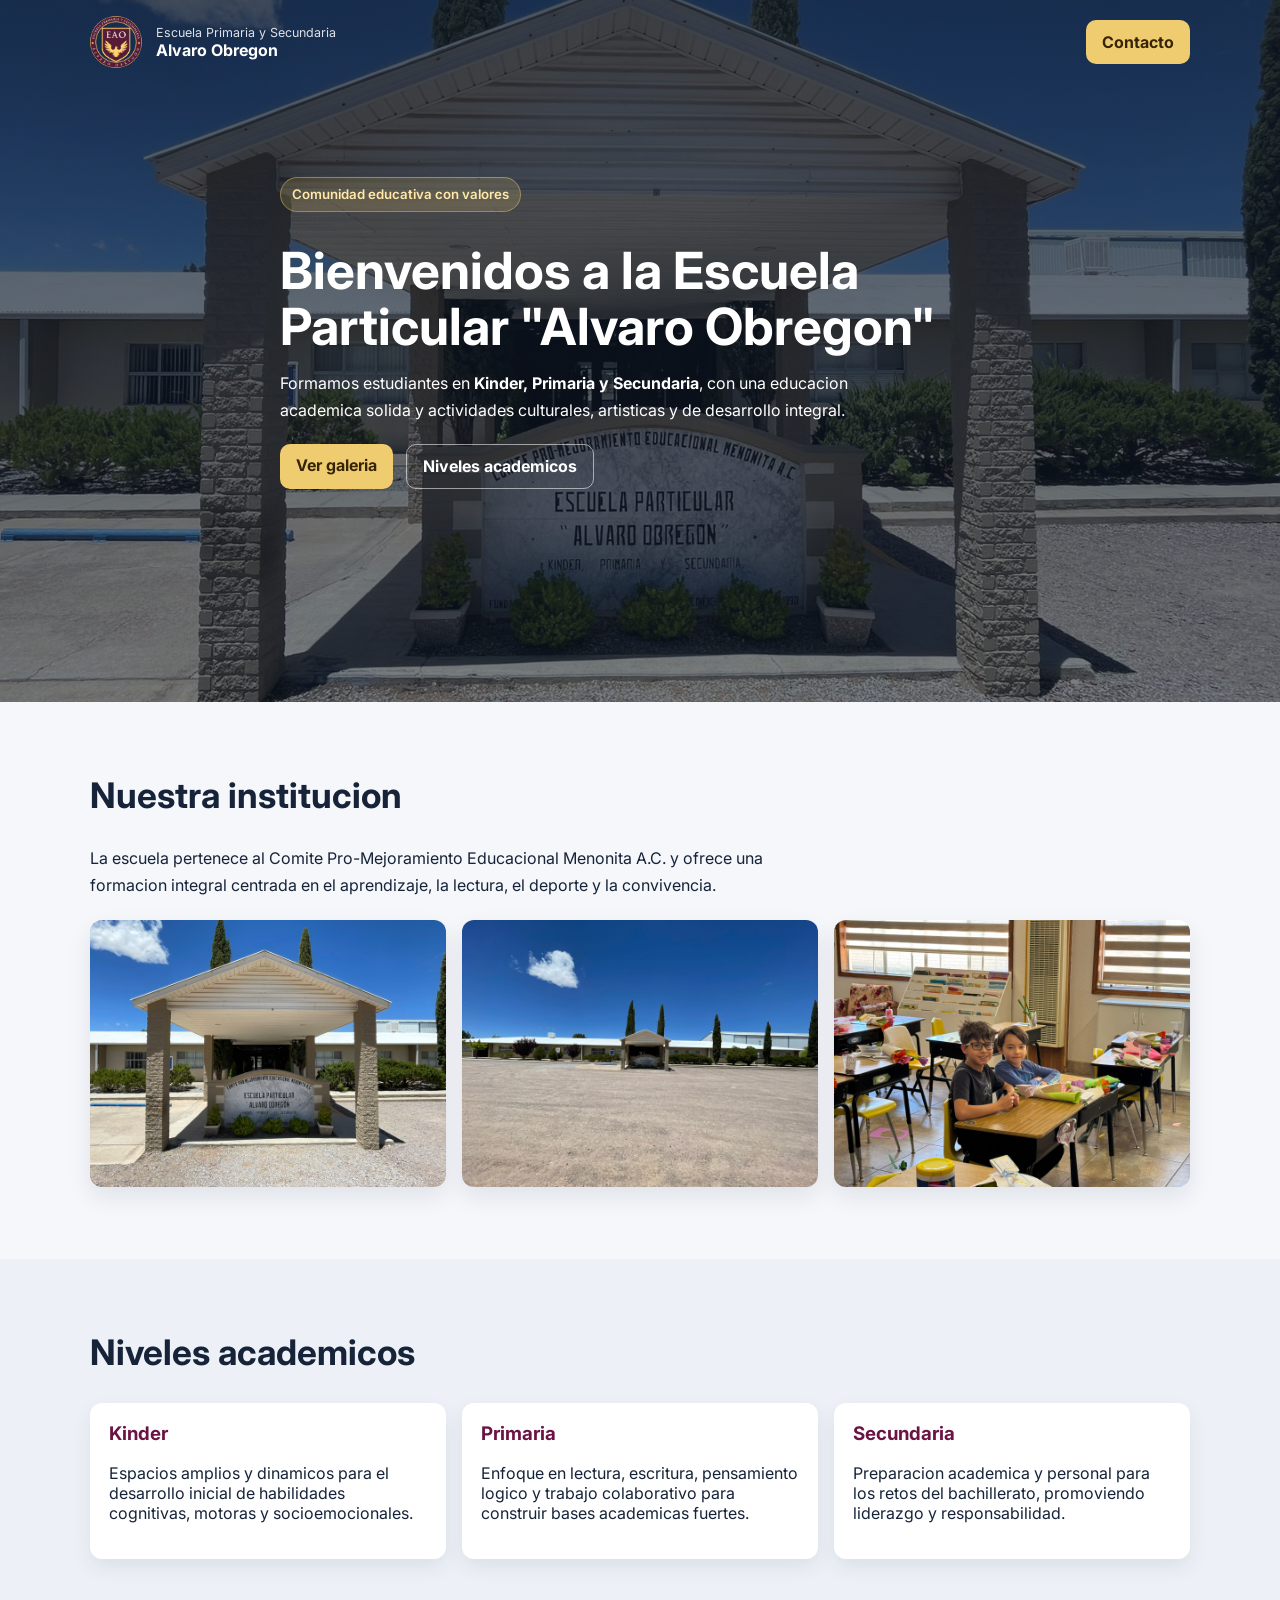
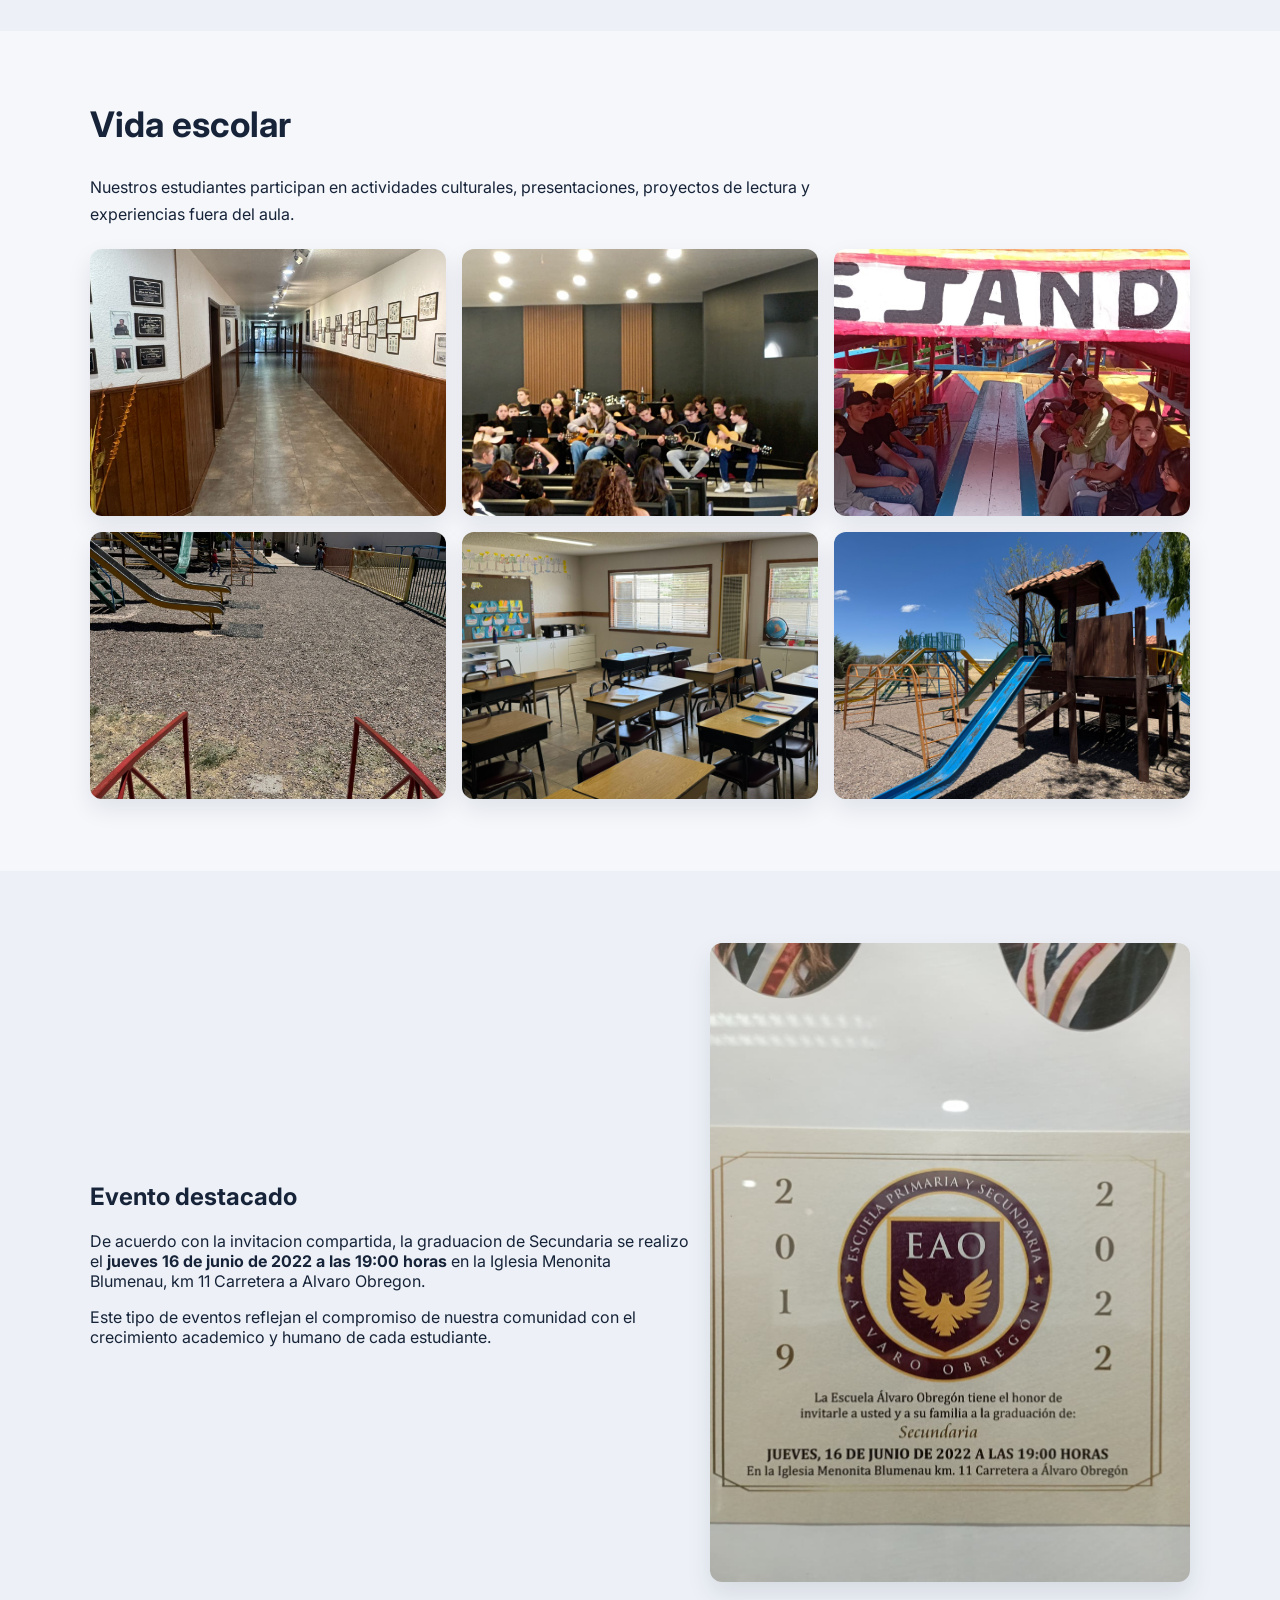
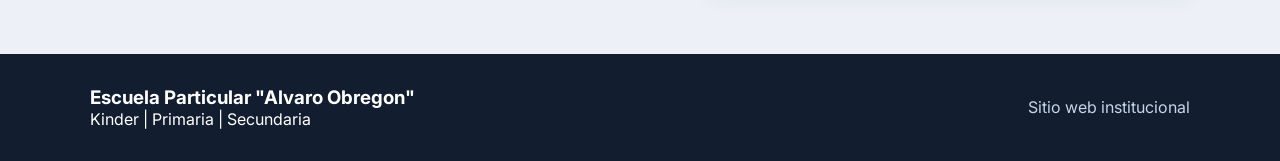
==== index.html @ 02eaf595 "Create initial Escuela Alvaro Obregon website Add a complete responsive school website with curated " ====
<!doctype html>
<html lang="es">
  <head>
    <meta charset="UTF-8" />
    <meta name="viewport" content="width=device-width, initial-scale=1.0" />
    <title>Escuela Alvaro Obregon</title>
    <link rel="preconnect" href="https://fonts.googleapis.com" />
    <link rel="preconnect" href="https://fonts.gstatic.com" crossorigin />
    <link
      href="https://fonts.googleapis.com/css2?family=Inter:wght@400;500;600;700;800&display=swap"
      rel="stylesheet"
    />
    <link rel="stylesheet" href="styles.css" />
  </head>
  <body>
    <header class="hero" id="inicio">
      <nav class="nav container">
        <div class="brand">
          <img src="assets/images/eao-logo.png" alt="Escudo de la Escuela Alvaro Obregon" />
          <div>
            <p class="brand-top">Escuela Primaria y Secundaria</p>
            <p class="brand-name">Alvaro Obregon</p>
          </div>
        </div>
        <a class="btn" href="#contacto">Contacto</a>
      </nav>

      <div class="hero-content container">
        <p class="pill">Comunidad educativa con valores</p>
        <h1>Bienvenidos a la Escuela Particular "Alvaro Obregon"</h1>
        <p>
          Formamos estudiantes en <strong>Kinder, Primaria y Secundaria</strong>,
          con una educacion academica solida y actividades culturales, artisticas y
          de desarrollo integral.
        </p>
        <div class="hero-actions">
          <a class="btn" href="#galeria">Ver galeria</a>
          <a class="btn btn-secondary" href="#niveles">Niveles academicos</a>
        </div>
      </div>
    </header>

    <main>
      <section class="section container" id="nosotros">
        <div class="section-title">
          <h2>Nuestra institucion</h2>
          <p>
            La escuela pertenece al Comite Pro-Mejoramiento Educacional Menonita A.C.
            y ofrece una formacion integral centrada en el aprendizaje, la lectura,
            el deporte y la convivencia.
          </p>
        </div>
        <div class="campus-grid">
          <img src="assets/images/front-1.jpeg" alt="Vista principal del campus" />
          <img src="assets/images/front-2.jpeg" alt="Entrada de la Escuela Particular Alvaro Obregon" />
          <img src="assets/images/classroom-1.jpeg" alt="Salon de clases equipado" />
        </div>
      </section>

      <section class="section alt" id="niveles">
        <div class="container">
          <div class="section-title">
            <h2>Niveles academicos</h2>
          </div>
          <div class="cards">
            <article class="card">
              <h3>Kinder</h3>
              <p>
                Espacios amplios y dinamicos para el desarrollo inicial de habilidades
                cognitivas, motoras y socioemocionales.
              </p>
            </article>
            <article class="card">
              <h3>Primaria</h3>
              <p>
                Enfoque en lectura, escritura, pensamiento logico y trabajo colaborativo
                para construir bases academicas fuertes.
              </p>
            </article>
            <article class="card">
              <h3>Secundaria</h3>
              <p>
                Preparacion academica y personal para los retos del bachillerato,
                promoviendo liderazgo y responsabilidad.
              </p>
            </article>
          </div>
        </div>
      </section>

      <section class="section container" id="vida-escolar">
        <div class="section-title">
          <h2>Vida escolar</h2>
          <p>
            Nuestros estudiantes participan en actividades culturales, presentaciones,
            proyectos de lectura y experiencias fuera del aula.
          </p>
        </div>
        <div class="gallery" id="galeria">
          <img src="assets/images/students-class.jpeg" alt="Estudiantes en clase" />
          <img src="assets/images/music-stage.jpeg" alt="Presentacion musical estudiantil" />
          <img src="assets/images/students-boat.jpeg" alt="Salida escolar de estudiantes" />
          <img src="assets/images/students-tour.jpeg" alt="Grupo de estudiantes en actividad" />
          <img src="assets/images/group-photo.jpeg" alt="Foto grupal de estudiantes" />
          <img src="assets/images/playground-1.jpeg" alt="Area de juegos y deporte" />
        </div>
      </section>

      <section class="section alt" id="eventos">
        <div class="container event-wrap">
          <div>
            <h2>Evento destacado</h2>
            <p>
              De acuerdo con la invitacion compartida, la graduacion de Secundaria
              se realizo el <strong>jueves 16 de junio de 2022 a las 19:00 horas</strong>
              en la Iglesia Menonita Blumenau, km 11 Carretera a Alvaro Obregon.
            </p>
            <p>
              Este tipo de eventos reflejan el compromiso de nuestra comunidad con el
              crecimiento academico y humano de cada estudiante.
            </p>
          </div>
          <img src="assets/images/graduation-invite.jpeg" alt="Invitacion de graduacion 2022" />
        </div>
      </section>
    </main>

    <footer id="contacto">
      <div class="container footer-content">
        <div>
          <h3>Escuela Particular "Alvaro Obregon"</h3>
          <p>Kinder | Primaria | Secundaria</p>
        </div>
        <p class="muted">Sitio web institucional</p>
      </div>
    </footer>
  </body>
</html>
---- styles.css ----
:root {
  --bg: #f5f7fb;
  --text: #162338;
  --primary: #6b1444;
  --accent: #efcc6f;
  --card: #ffffff;
}

* {
  box-sizing: border-box;
}

html,
body {
  margin: 0;
  font-family: Inter, system-ui, -apple-system, Segoe UI, Roboto, sans-serif;
  color: var(--text);
  background: var(--bg);
}

img {
  max-width: 100%;
  display: block;
}

.container {
  width: min(1100px, 92%);
  margin: 0 auto;
}

.hero {
  background:
    linear-gradient(180deg, rgba(15, 24, 40, 0.74), rgba(15, 24, 40, 0.55)),
    url("assets/images/front-1.jpeg") center/cover;
  color: #fff;
  min-height: 78vh;
  padding-bottom: 3rem;
}

.nav {
  display: flex;
  justify-content: space-between;
  align-items: center;
  padding: 1rem 0;
}

.brand {
  display: flex;
  align-items: center;
  gap: 0.9rem;
}

.brand img {
  width: 52px;
  height: 52px;
  border-radius: 50%;
  object-fit: cover;
}

.brand-top,
.brand-name {
  margin: 0;
}

.brand-top {
  font-size: 0.78rem;
  opacity: 0.86;
}

.brand-name {
  font-size: 1rem;
  font-weight: 700;
}

.hero-content {
  padding-top: 5rem;
  max-width: 720px;
}

.pill {
  background: rgba(239, 204, 111, 0.18);
  border: 1px solid rgba(239, 204, 111, 0.4);
  color: #ffe8a9;
  display: inline-block;
  padding: 0.35rem 0.7rem;
  border-radius: 1000px;
  font-weight: 600;
  font-size: 0.83rem;
}

h1 {
  margin: 1rem 0;
  line-height: 1.1;
  font-size: clamp(2rem, 4.5vw, 3.2rem);
}

.hero-content p {
  line-height: 1.65;
  max-width: 62ch;
}

.hero-actions {
  display: flex;
  gap: 0.8rem;
  flex-wrap: wrap;
  margin-top: 1.3rem;
}

.btn {
  text-decoration: none;
  background: var(--accent);
  color: #362406;
  font-weight: 700;
  border: none;
  border-radius: 10px;
  padding: 0.72rem 1rem;
}

.btn-secondary {
  background: transparent;
  color: #fff;
  border: 1px solid rgba(255, 255, 255, 0.55);
}

.section {
  padding: 4.5rem 0;
}

.alt {
  background: #edf1f7;
}

.section-title h2 {
  margin-top: 0;
  font-size: clamp(1.6rem, 3vw, 2.2rem);
}

.section-title p {
  line-height: 1.7;
  max-width: 72ch;
}

.campus-grid,
.gallery {
  margin-top: 1.3rem;
  display: grid;
  gap: 1rem;
  grid-template-columns: repeat(3, 1fr);
}

.campus-grid img,
.gallery img {
  width: 100%;
  border-radius: 12px;
  object-fit: cover;
  aspect-ratio: 4 / 3;
  box-shadow: 0 10px 24px rgba(15, 23, 42, 0.09);
}

.cards {
  margin-top: 1.25rem;
  display: grid;
  grid-template-columns: repeat(3, 1fr);
  gap: 1rem;
}

.card {
  background: var(--card);
  border-radius: 12px;
  padding: 1.2rem;
  box-shadow: 0 8px 20px rgba(18, 29, 47, 0.08);
}

.card h3 {
  margin-top: 0;
  color: var(--primary);
}

.event-wrap {
  display: grid;
  gap: 1.2rem;
  grid-template-columns: 1.25fr 1fr;
  align-items: center;
}

.event-wrap img {
  border-radius: 12px;
  box-shadow: 0 12px 24px rgba(18, 29, 47, 0.1);
}

footer {
  background: #121d2f;
  color: #fff;
  padding: 2rem 0;
}

.footer-content {
  display: flex;
  justify-content: space-between;
  align-items: center;
  gap: 1rem;
  flex-wrap: wrap;
}

.footer-content h3,
.footer-content p {
  margin: 0;
}

.muted {
  color: #c8d4eb;
}

@media (max-width: 900px) {
  .campus-grid,
  .gallery,
  .cards,
  .event-wrap {
    grid-template-columns: 1fr 1fr;
  }
}

@media (max-width: 640px) {
  .hero {
    min-height: 68vh;
  }

  .campus-grid,
  .gallery,
  .cards,
  .event-wrap {
    grid-template-columns: 1fr;
  }

  .nav {
    gap: 0.8rem;
  }

  .brand-top {
    font-size: 0.7rem;
  }

  .brand-name {
    font-size: 0.9rem;
  }
}
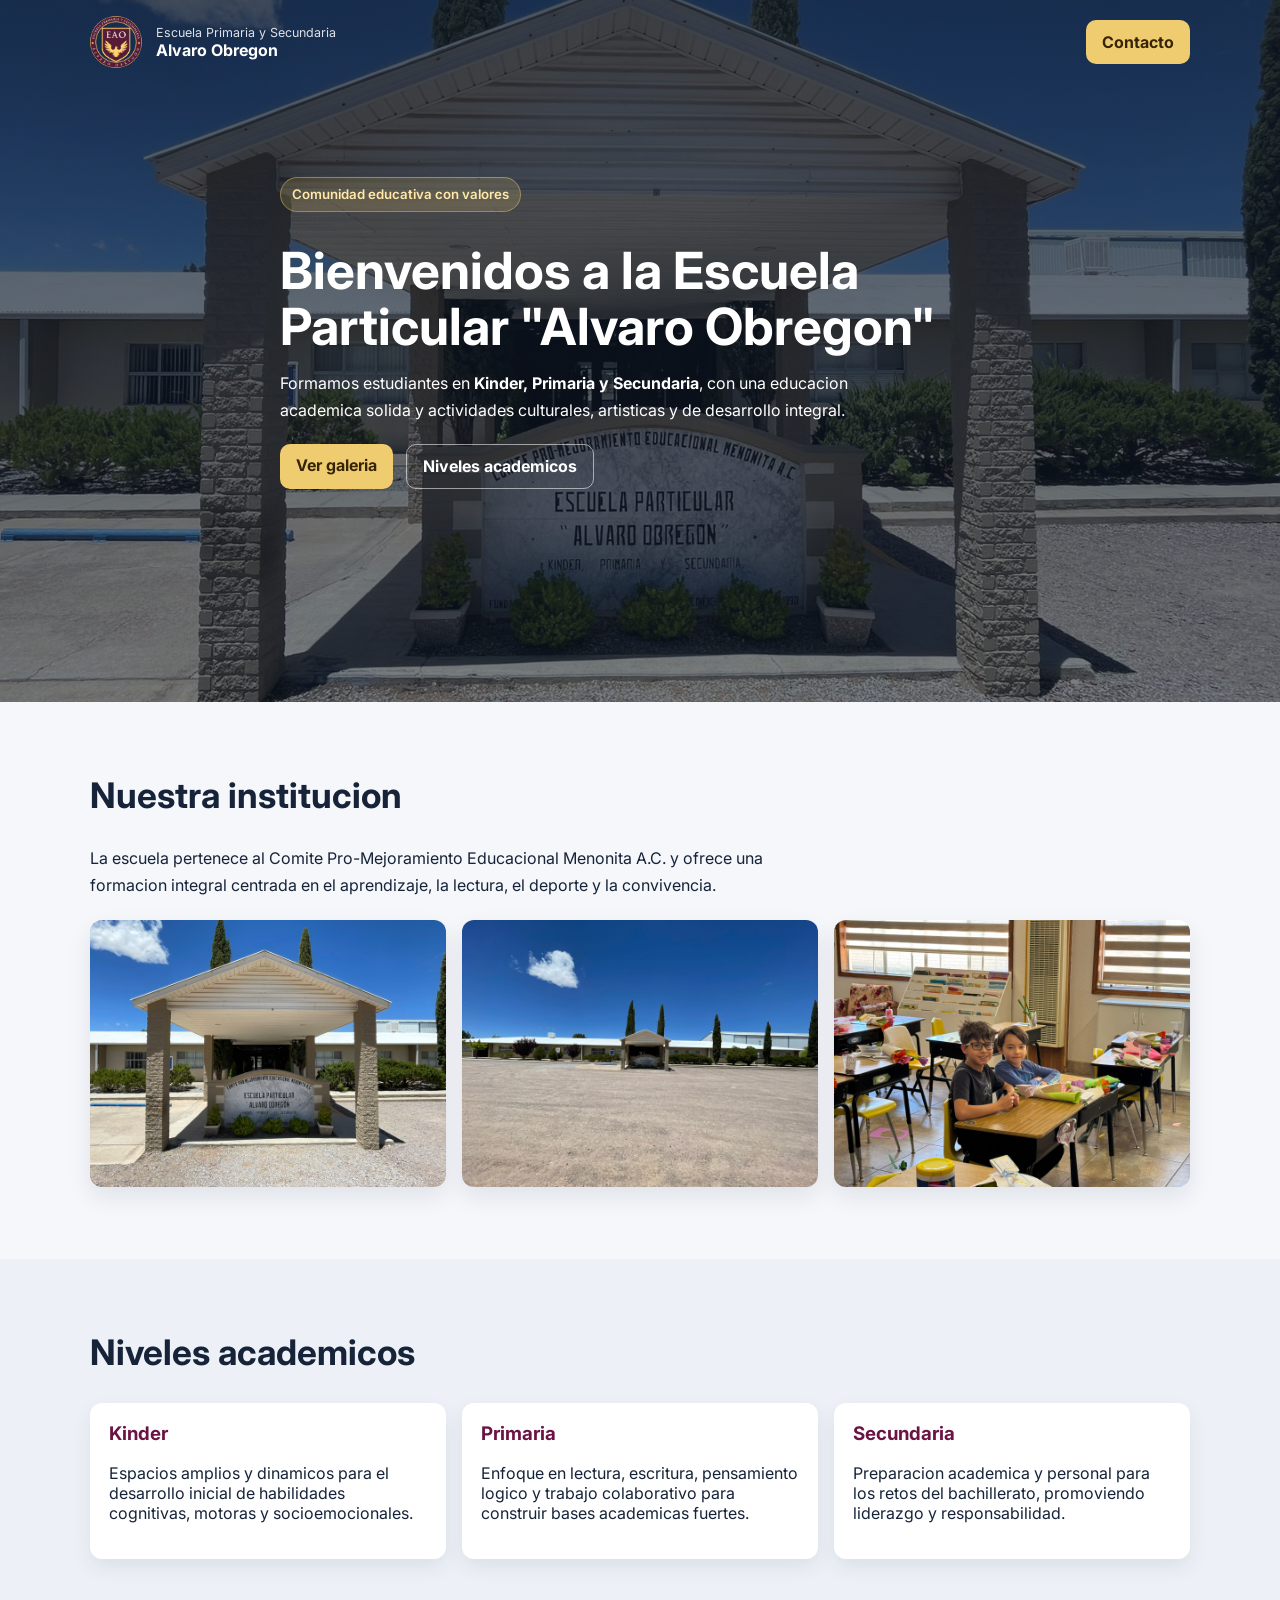
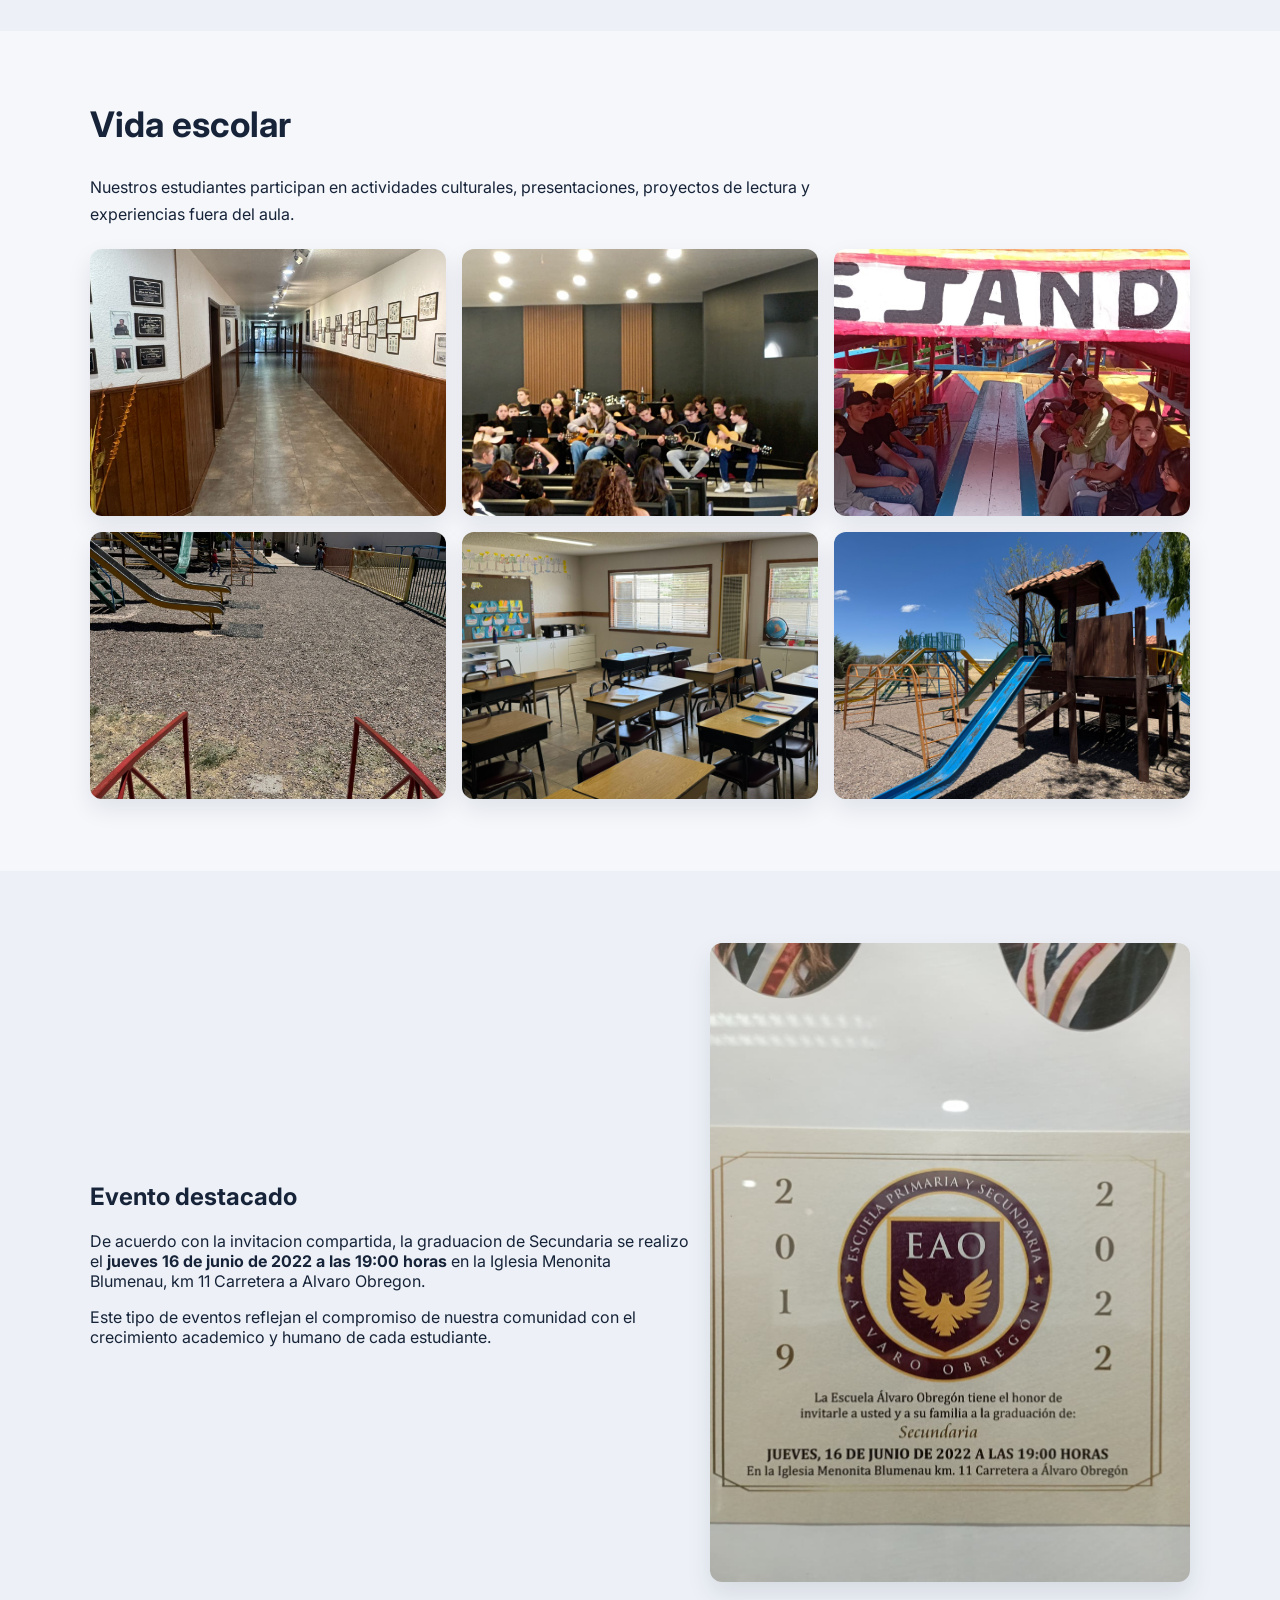
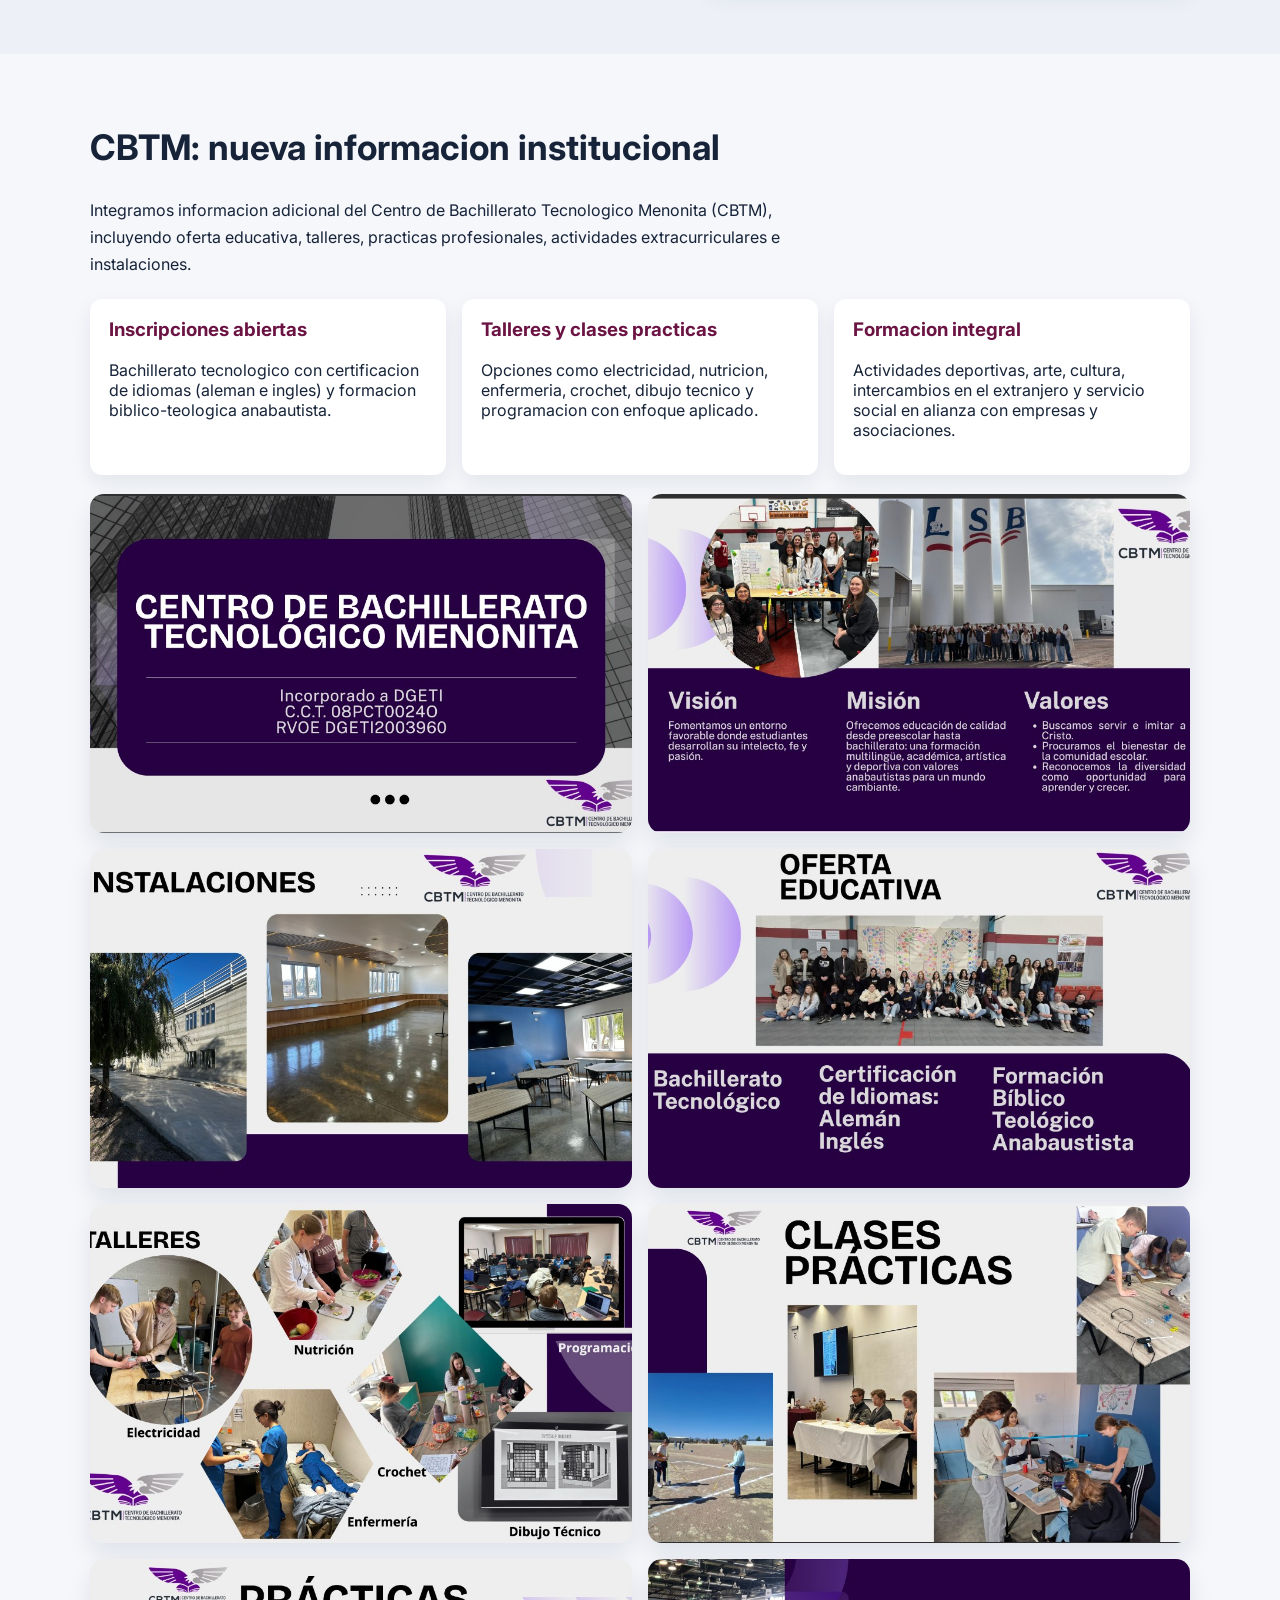
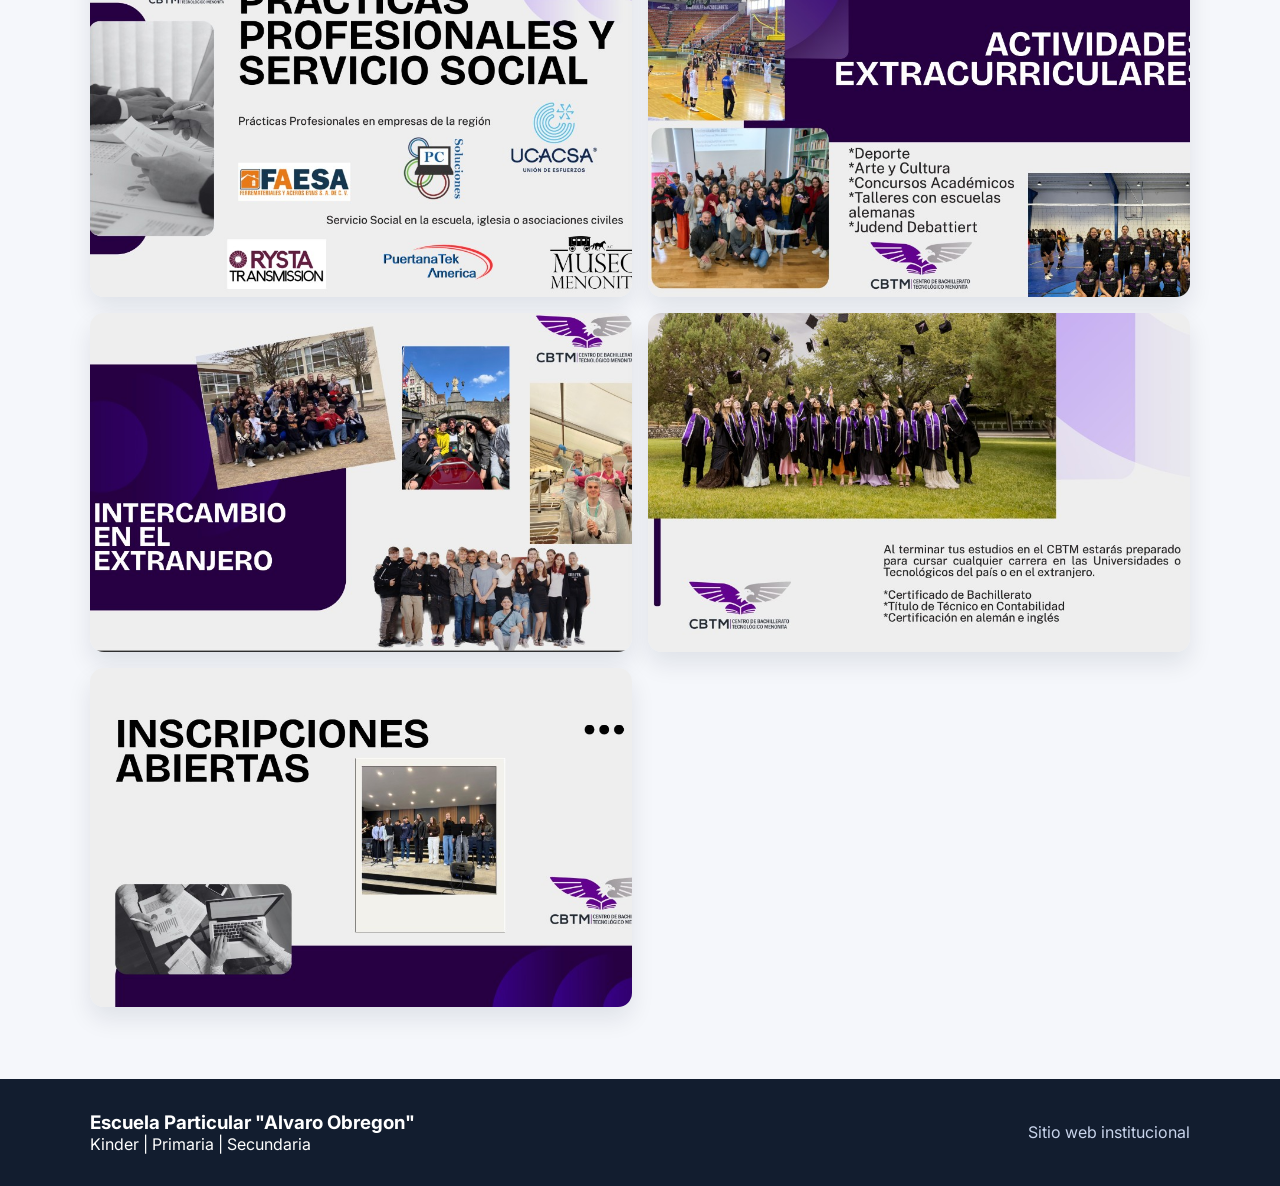
==== commit e6682c0e: "Add CBTM information section with gallery assets. This updates the homepage with new institutional C" ====
--- a/index.html
+++ b/index.html
@@ -123,6 +123,53 @@
           <img src="assets/images/graduation-invite.jpeg" alt="Invitacion de graduacion 2022" />
         </div>
       </section>
+
+      <section class="section container" id="cbtm">
+        <div class="section-title">
+          <h2>CBTM: nueva informacion institucional</h2>
+          <p>
+            Integramos informacion adicional del Centro de Bachillerato Tecnologico
+            Menonita (CBTM), incluyendo oferta educativa, talleres, practicas
+            profesionales, actividades extracurriculares e instalaciones.
+          </p>
+        </div>
+        <div class="cbtm-highlights">
+          <article class="card">
+            <h3>Inscripciones abiertas</h3>
+            <p>
+              Bachillerato tecnologico con certificacion de idiomas (aleman e ingles)
+              y formacion biblico-teologica anabautista.
+            </p>
+          </article>
+          <article class="card">
+            <h3>Talleres y clases practicas</h3>
+            <p>
+              Opciones como electricidad, nutricion, enfermeria, crochet, dibujo
+              tecnico y programacion con enfoque aplicado.
+            </p>
+          </article>
+          <article class="card">
+            <h3>Formacion integral</h3>
+            <p>
+              Actividades deportivas, arte, cultura, intercambios en el extranjero y
+              servicio social en alianza con empresas y asociaciones.
+            </p>
+          </article>
+        </div>
+        <div class="cbtm-gallery">
+          <img src="assets/images/cbtm-info-01.png" alt="Practicas profesionales y servicio social CBTM" />
+          <img src="assets/images/cbtm-info-02.png" alt="Inscripciones abiertas CBTM" />
+          <img src="assets/images/cbtm-info-03.png" alt="Centro de Bachillerato Tecnologico Menonita" />
+          <img src="assets/images/cbtm-info-04.png" alt="Talleres CBTM" />
+          <img src="assets/images/cbtm-info-05.png" alt="Vision, mision y valores CBTM" />
+          <img src="assets/images/cbtm-info-06.png" alt="Oferta educativa CBTM" />
+          <img src="assets/images/cbtm-info-07.png" alt="Intercambio en el extranjero CBTM" />
+          <img src="assets/images/cbtm-info-08.png" alt="Actividades extracurriculares CBTM" />
+          <img src="assets/images/cbtm-info-09.png" alt="Clases practicas CBTM" />
+          <img src="assets/images/cbtm-info-10.png" alt="Instalaciones CBTM" />
+          <img src="assets/images/cbtm-info-11.png" alt="Egreso y preparacion academica CBTM" />
+        </div>
+      </section>
     </main>
 
     <footer id="contacto">
--- a/styles.css
+++ b/styles.css
@@ -188,6 +188,28 @@
   box-shadow: 0 12px 24px rgba(18, 29, 47, 0.1);
 }
 
+.cbtm-highlights {
+  margin-top: 1.3rem;
+  display: grid;
+  grid-template-columns: repeat(3, 1fr);
+  gap: 1rem;
+}
+
+.cbtm-gallery {
+  margin-top: 1.2rem;
+  display: grid;
+  grid-template-columns: repeat(2, 1fr);
+  gap: 1rem;
+}
+
+.cbtm-gallery img {
+  width: 100%;
+  border-radius: 14px;
+  object-fit: cover;
+  aspect-ratio: 16 / 10;
+  box-shadow: 0 12px 24px rgba(15, 23, 42, 0.09);
+}
+
 footer {
   background: #121d2f;
   color: #fff;
@@ -215,7 +237,9 @@
   .campus-grid,
   .gallery,
   .cards,
-  .event-wrap {
+  .event-wrap,
+  .cbtm-highlights,
+  .cbtm-gallery {
     grid-template-columns: 1fr 1fr;
   }
 }
@@ -228,7 +252,9 @@
   .campus-grid,
   .gallery,
   .cards,
-  .event-wrap {
+  .event-wrap,
+  .cbtm-highlights,
+  .cbtm-gallery {
     grid-template-columns: 1fr;
   }
 
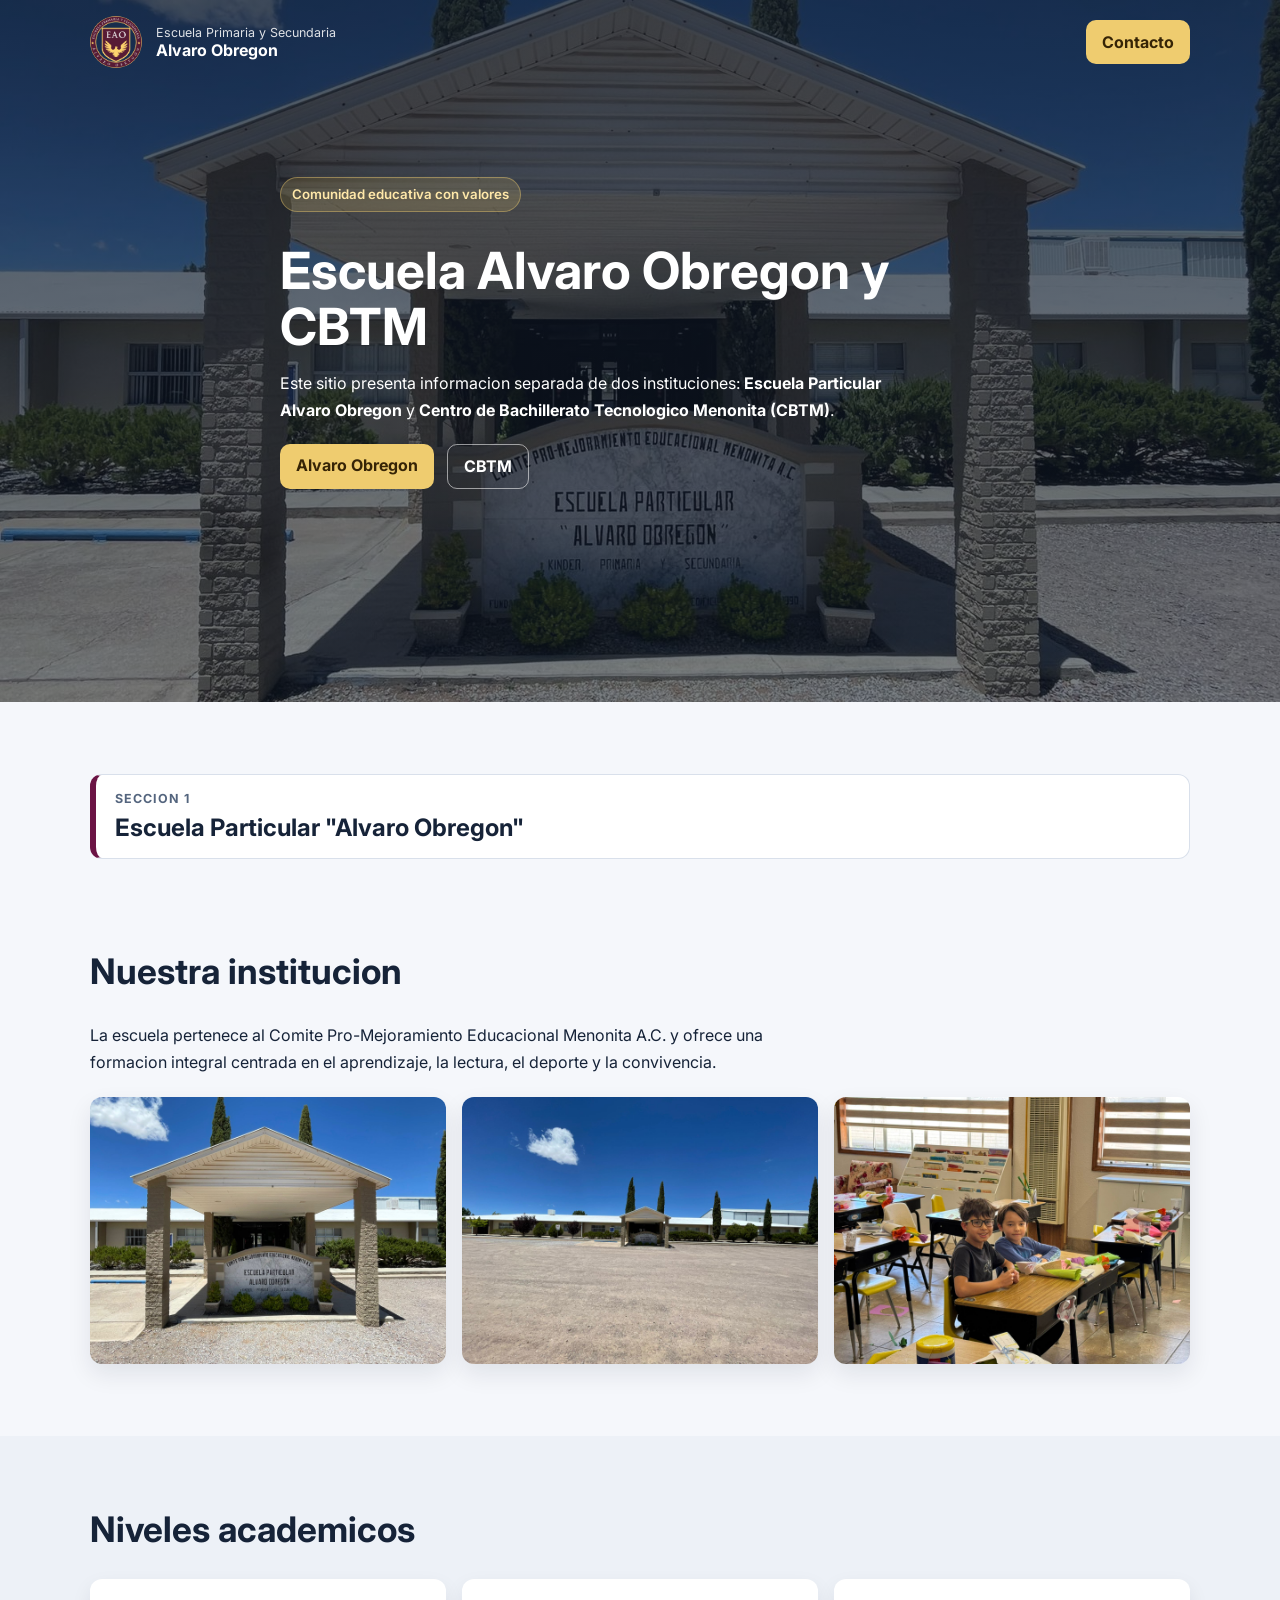
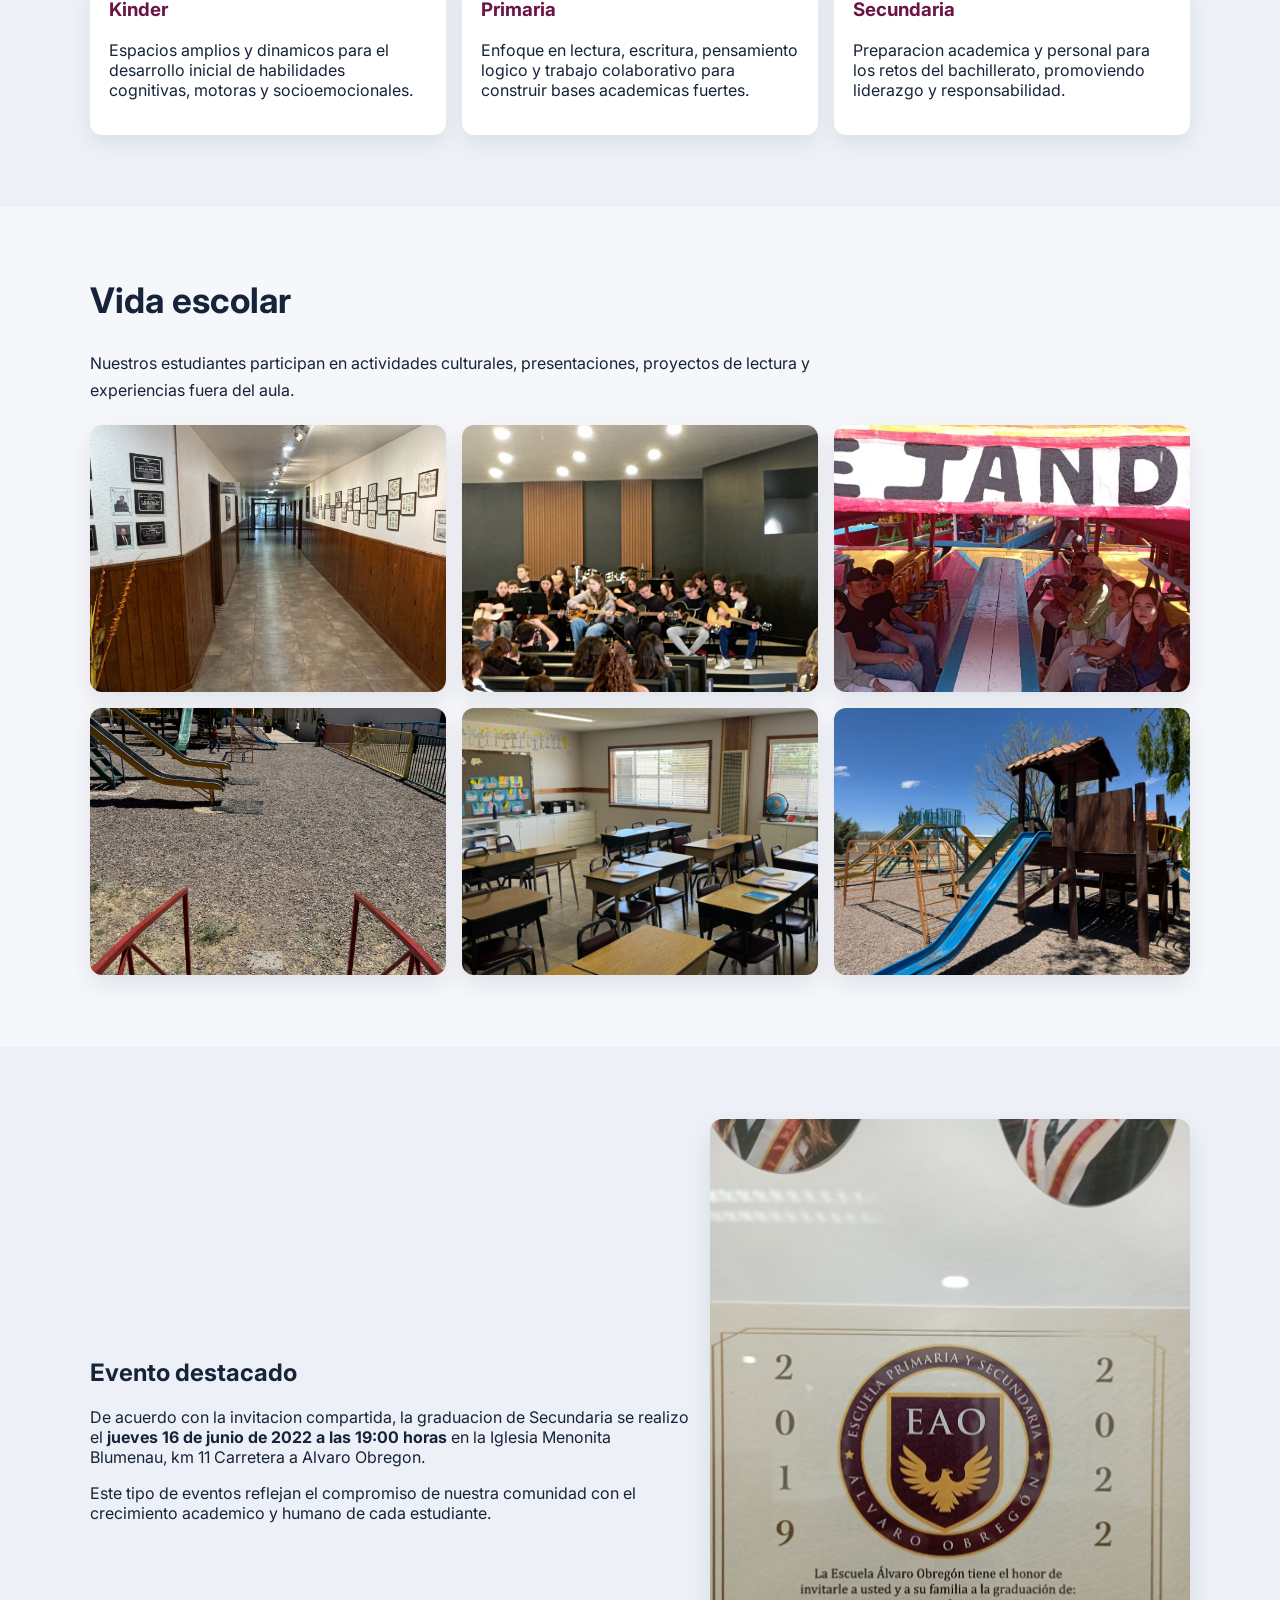
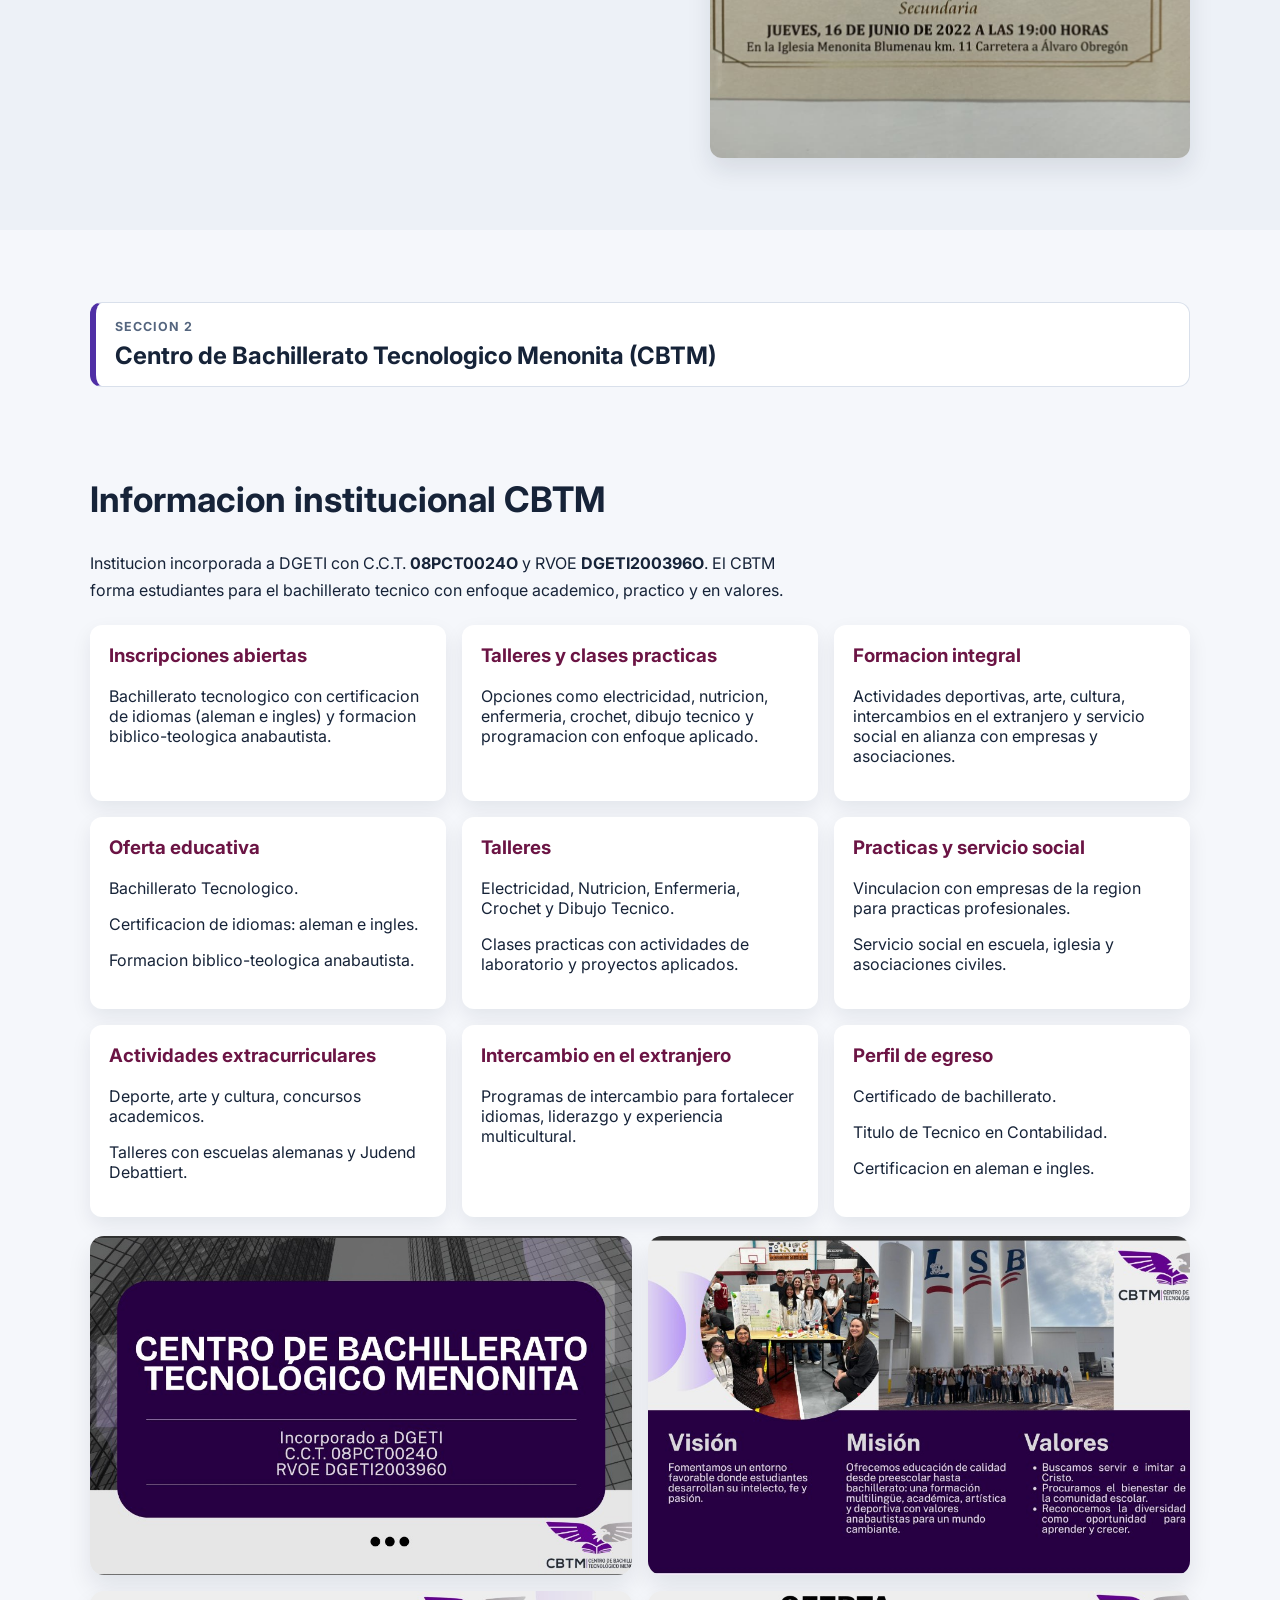
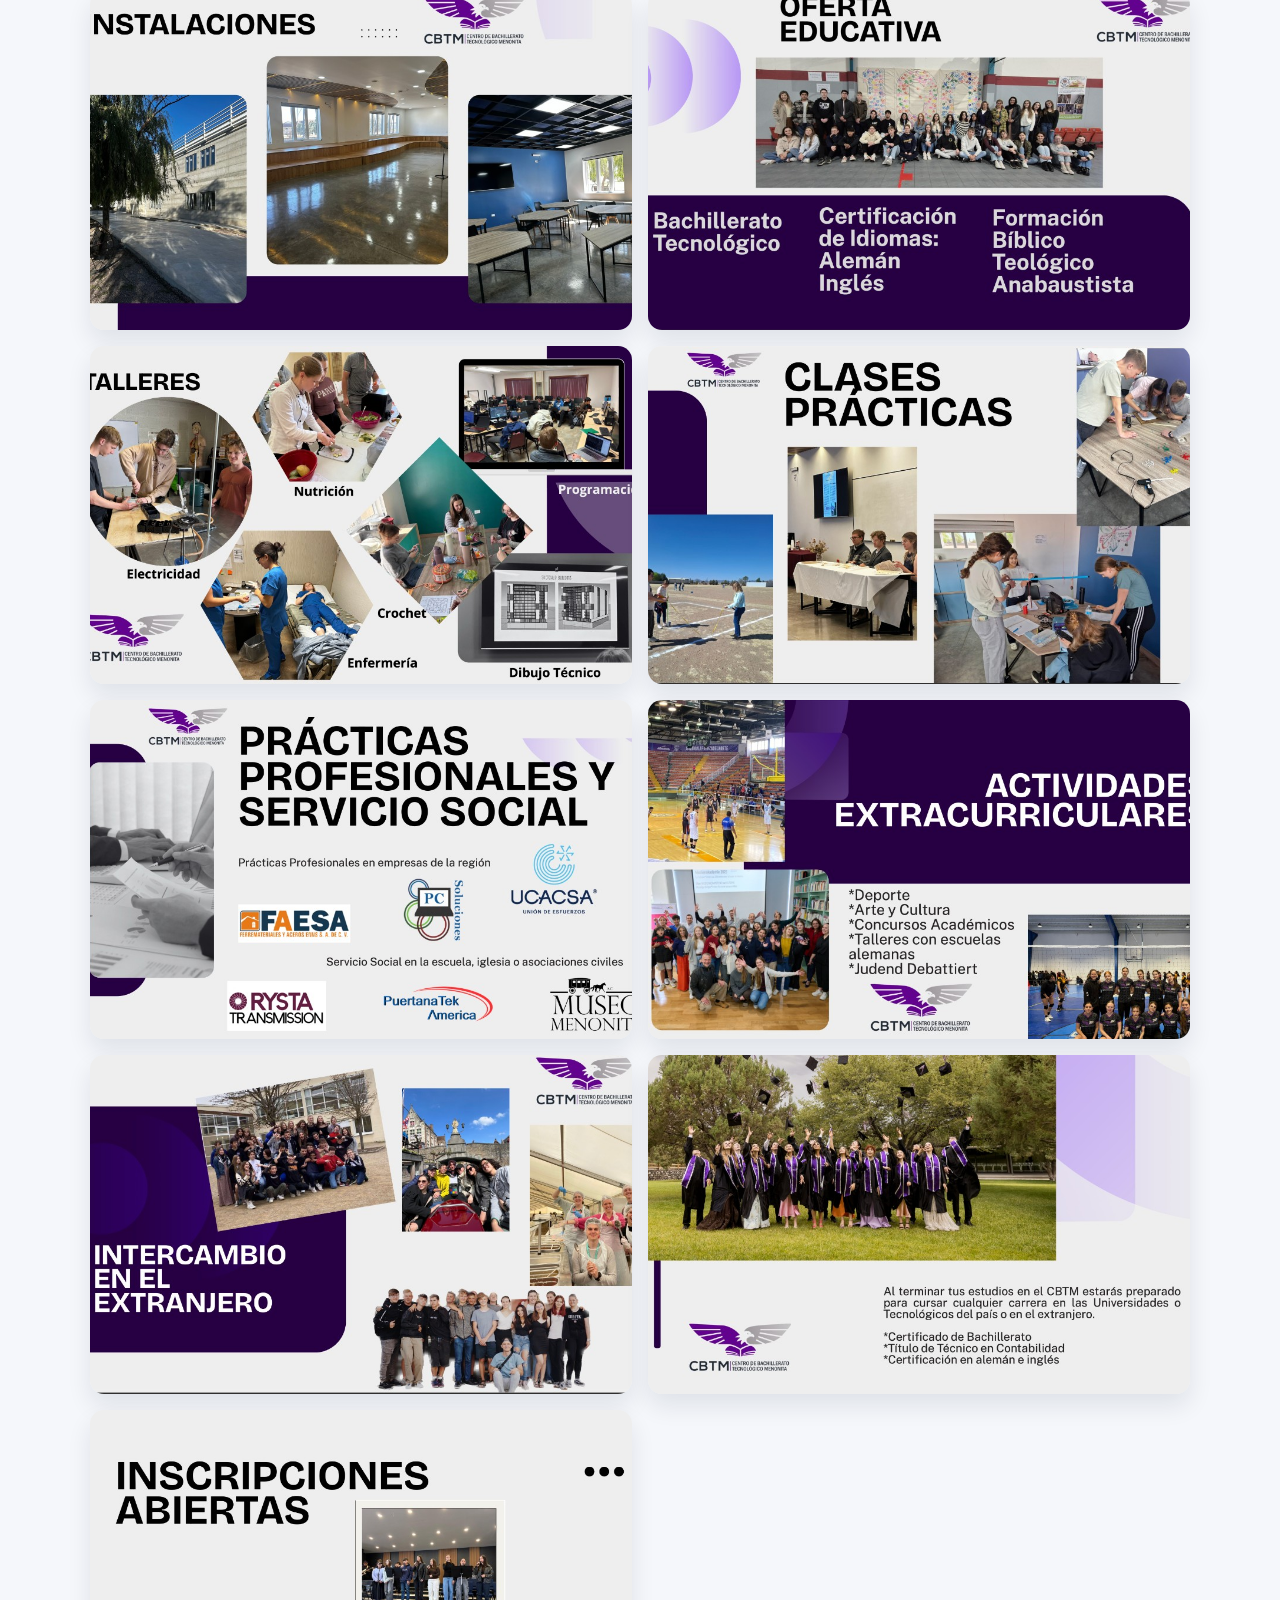
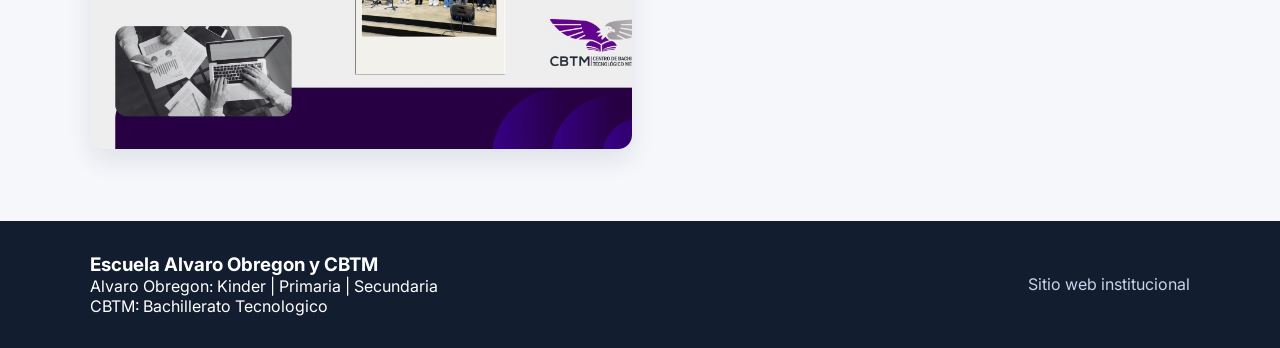
==== commit 1f05d75b: "Separate Alvaro Obregon and CBTM website content. This reorganizes the homepage into two clearly lab" ====
--- a/index.html
+++ b/index.html
@@ -27,20 +27,27 @@
 
       <div class="hero-content container">
         <p class="pill">Comunidad educativa con valores</p>
-        <h1>Bienvenidos a la Escuela Particular "Alvaro Obregon"</h1>
+        <h1>Escuela Alvaro Obregon y CBTM</h1>
         <p>
-          Formamos estudiantes en <strong>Kinder, Primaria y Secundaria</strong>,
-          con una educacion academica solida y actividades culturales, artisticas y
-          de desarrollo integral.
+          Este sitio presenta informacion separada de dos instituciones:
+          <strong>Escuela Particular Alvaro Obregon</strong> y
+          <strong>Centro de Bachillerato Tecnologico Menonita (CBTM)</strong>.
         </p>
         <div class="hero-actions">
-          <a class="btn" href="#galeria">Ver galeria</a>
-          <a class="btn btn-secondary" href="#niveles">Niveles academicos</a>
+          <a class="btn" href="#alvaro-obregon">Alvaro Obregon</a>
+          <a class="btn btn-secondary" href="#cbtm-campus">CBTM</a>
         </div>
       </div>
     </header>
 
     <main>
+      <section class="section container split-section" id="alvaro-obregon">
+        <div class="institution-banner">
+          <p class="tag">Seccion 1</p>
+          <h2>Escuela Particular "Alvaro Obregon"</h2>
+        </div>
+      </section>
+
       <section class="section container" id="nosotros">
         <div class="section-title">
           <h2>Nuestra institucion</h2>
@@ -124,13 +131,20 @@
         </div>
       </section>
 
+      <section class="section container split-section" id="cbtm-campus">
+        <div class="institution-banner cbtm">
+          <p class="tag">Seccion 2</p>
+          <h2>Centro de Bachillerato Tecnologico Menonita (CBTM)</h2>
+        </div>
+      </section>
+
       <section class="section container" id="cbtm">
         <div class="section-title">
-          <h2>CBTM: nueva informacion institucional</h2>
+          <h2>Informacion institucional CBTM</h2>
           <p>
-            Integramos informacion adicional del Centro de Bachillerato Tecnologico
-            Menonita (CBTM), incluyendo oferta educativa, talleres, practicas
-            profesionales, actividades extracurriculares e instalaciones.
+            Institucion incorporada a DGETI con C.C.T. <strong>08PCT0024O</strong> y
+            RVOE <strong>DGETI200396O</strong>. El CBTM forma estudiantes para el
+            bachillerato tecnico con enfoque academico, practico y en valores.
           </p>
         </div>
         <div class="cbtm-highlights">
@@ -154,6 +168,44 @@
               Actividades deportivas, arte, cultura, intercambios en el extranjero y
               servicio social en alianza con empresas y asociaciones.
             </p>
+          </article>
+        </div>
+        <div class="cbtm-details">
+          <article class="card">
+            <h3>Oferta educativa</h3>
+            <p>Bachillerato Tecnologico.</p>
+            <p>Certificacion de idiomas: aleman e ingles.</p>
+            <p>Formacion biblico-teologica anabautista.</p>
+          </article>
+          <article class="card">
+            <h3>Talleres</h3>
+            <p>Electricidad, Nutricion, Enfermeria, Crochet y Dibujo Tecnico.</p>
+            <p>Clases practicas con actividades de laboratorio y proyectos aplicados.</p>
+          </article>
+          <article class="card">
+            <h3>Practicas y servicio social</h3>
+            <p>Vinculacion con empresas de la region para practicas profesionales.</p>
+            <p>
+              Servicio social en escuela, iglesia y asociaciones civiles.
+            </p>
+          </article>
+          <article class="card">
+            <h3>Actividades extracurriculares</h3>
+            <p>Deporte, arte y cultura, concursos academicos.</p>
+            <p>Talleres con escuelas alemanas y Judend Debattiert.</p>
+          </article>
+          <article class="card">
+            <h3>Intercambio en el extranjero</h3>
+            <p>
+              Programas de intercambio para fortalecer idiomas, liderazgo y
+              experiencia multicultural.
+            </p>
+          </article>
+          <article class="card">
+            <h3>Perfil de egreso</h3>
+            <p>Certificado de bachillerato.</p>
+            <p>Titulo de Tecnico en Contabilidad.</p>
+            <p>Certificacion en aleman e ingles.</p>
           </article>
         </div>
         <div class="cbtm-gallery">
@@ -175,8 +227,9 @@
     <footer id="contacto">
       <div class="container footer-content">
         <div>
-          <h3>Escuela Particular "Alvaro Obregon"</h3>
-          <p>Kinder | Primaria | Secundaria</p>
+          <h3>Escuela Alvaro Obregon y CBTM</h3>
+          <p>Alvaro Obregon: Kinder | Primaria | Secundaria</p>
+          <p>CBTM: Bachillerato Tecnologico</p>
         </div>
         <p class="muted">Sitio web institucional</p>
       </div>
--- a/styles.css
+++ b/styles.css
@@ -126,6 +126,35 @@
   padding: 4.5rem 0;
 }
 
+.split-section {
+  padding-bottom: 1.2rem;
+}
+
+.institution-banner {
+  background: #ffffff;
+  border: 1px solid #d9e0eb;
+  border-left: 6px solid var(--primary);
+  border-radius: 12px;
+  padding: 1rem 1.2rem;
+}
+
+.institution-banner.cbtm {
+  border-left-color: #4f2fa5;
+}
+
+.tag {
+  margin: 0;
+  font-size: 0.78rem;
+  font-weight: 700;
+  text-transform: uppercase;
+  letter-spacing: 0.08em;
+  color: #54657e;
+}
+
+.institution-banner h2 {
+  margin: 0.45rem 0 0;
+}
+
 .alt {
   background: #edf1f7;
 }
@@ -210,6 +239,13 @@
   box-shadow: 0 12px 24px rgba(15, 23, 42, 0.09);
 }
 
+.cbtm-details {
+  margin-top: 1rem;
+  display: grid;
+  grid-template-columns: repeat(3, 1fr);
+  gap: 1rem;
+}
+
 footer {
   background: #121d2f;
   color: #fff;
@@ -239,7 +275,8 @@
   .cards,
   .event-wrap,
   .cbtm-highlights,
-  .cbtm-gallery {
+  .cbtm-gallery,
+  .cbtm-details {
     grid-template-columns: 1fr 1fr;
   }
 }
@@ -254,7 +291,8 @@
   .cards,
   .event-wrap,
   .cbtm-highlights,
-  .cbtm-gallery {
+  .cbtm-gallery,
+  .cbtm-details {
     grid-template-columns: 1fr;
   }
 
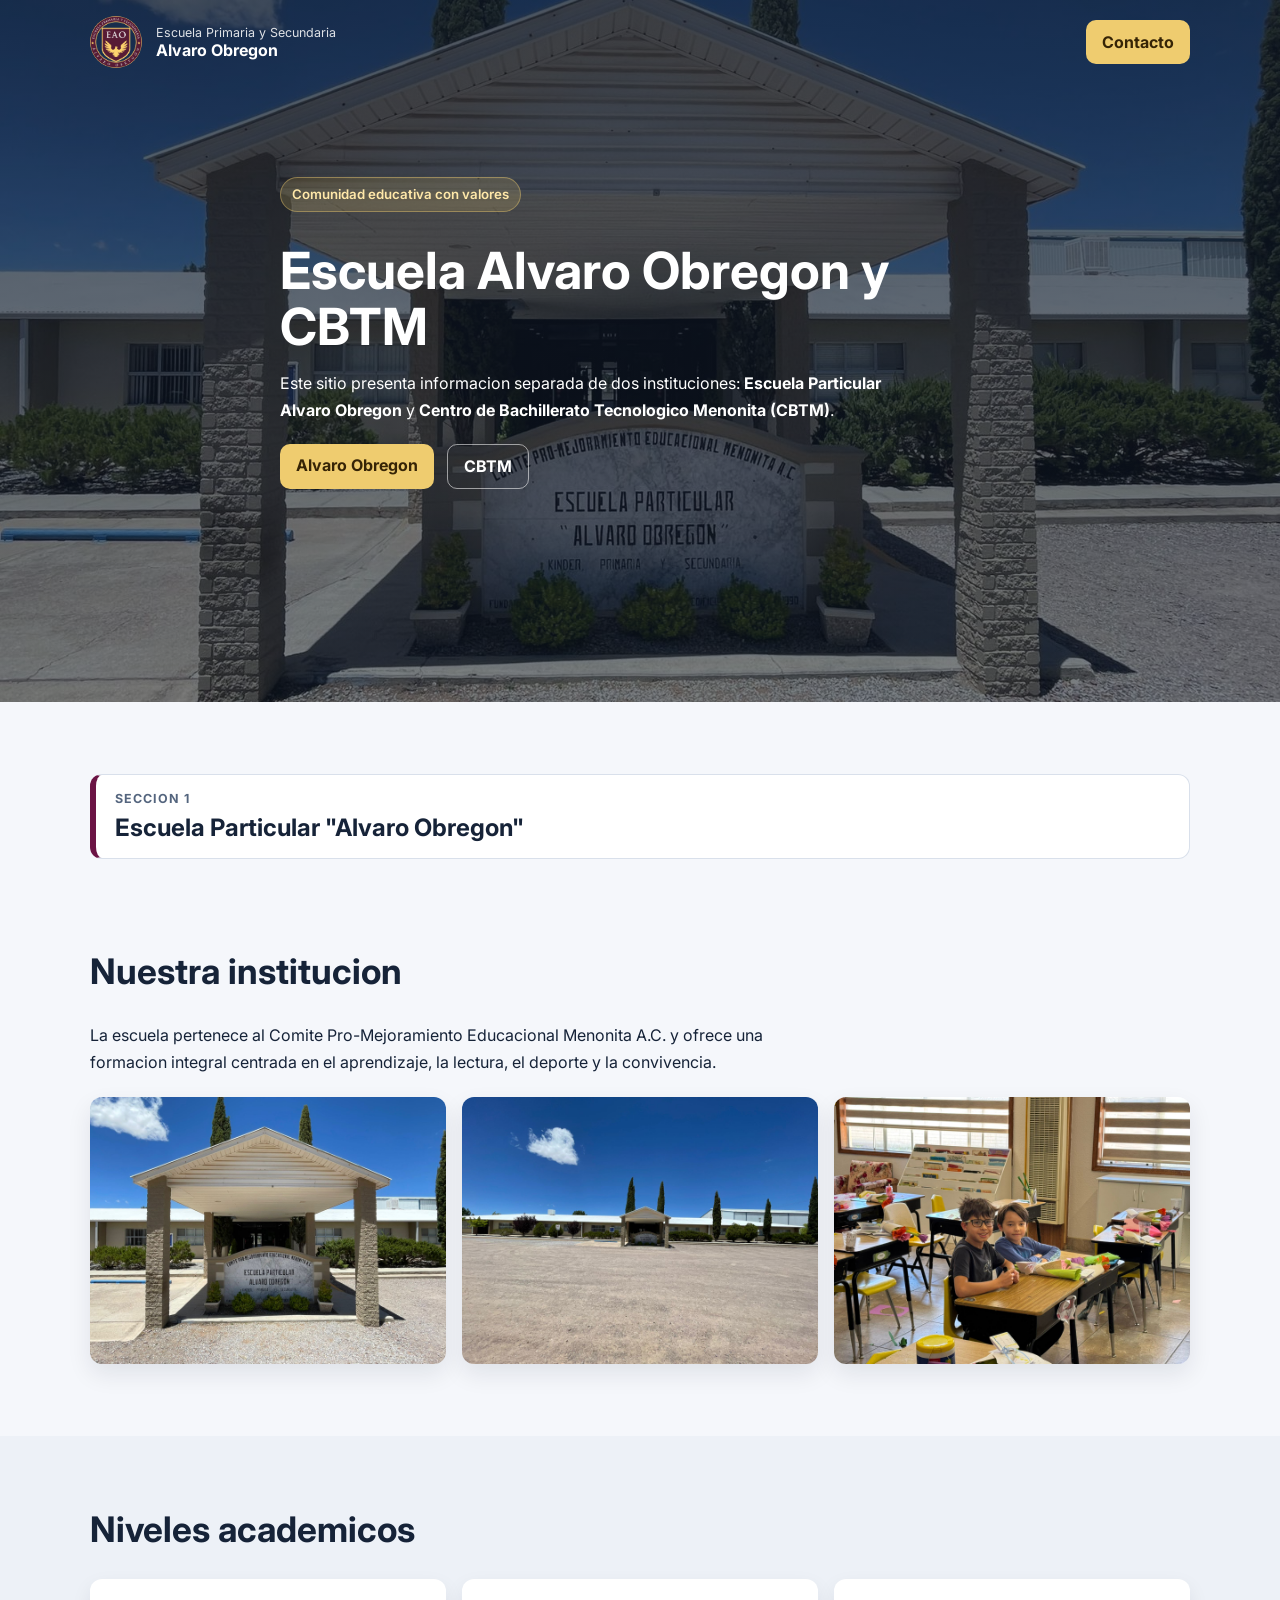
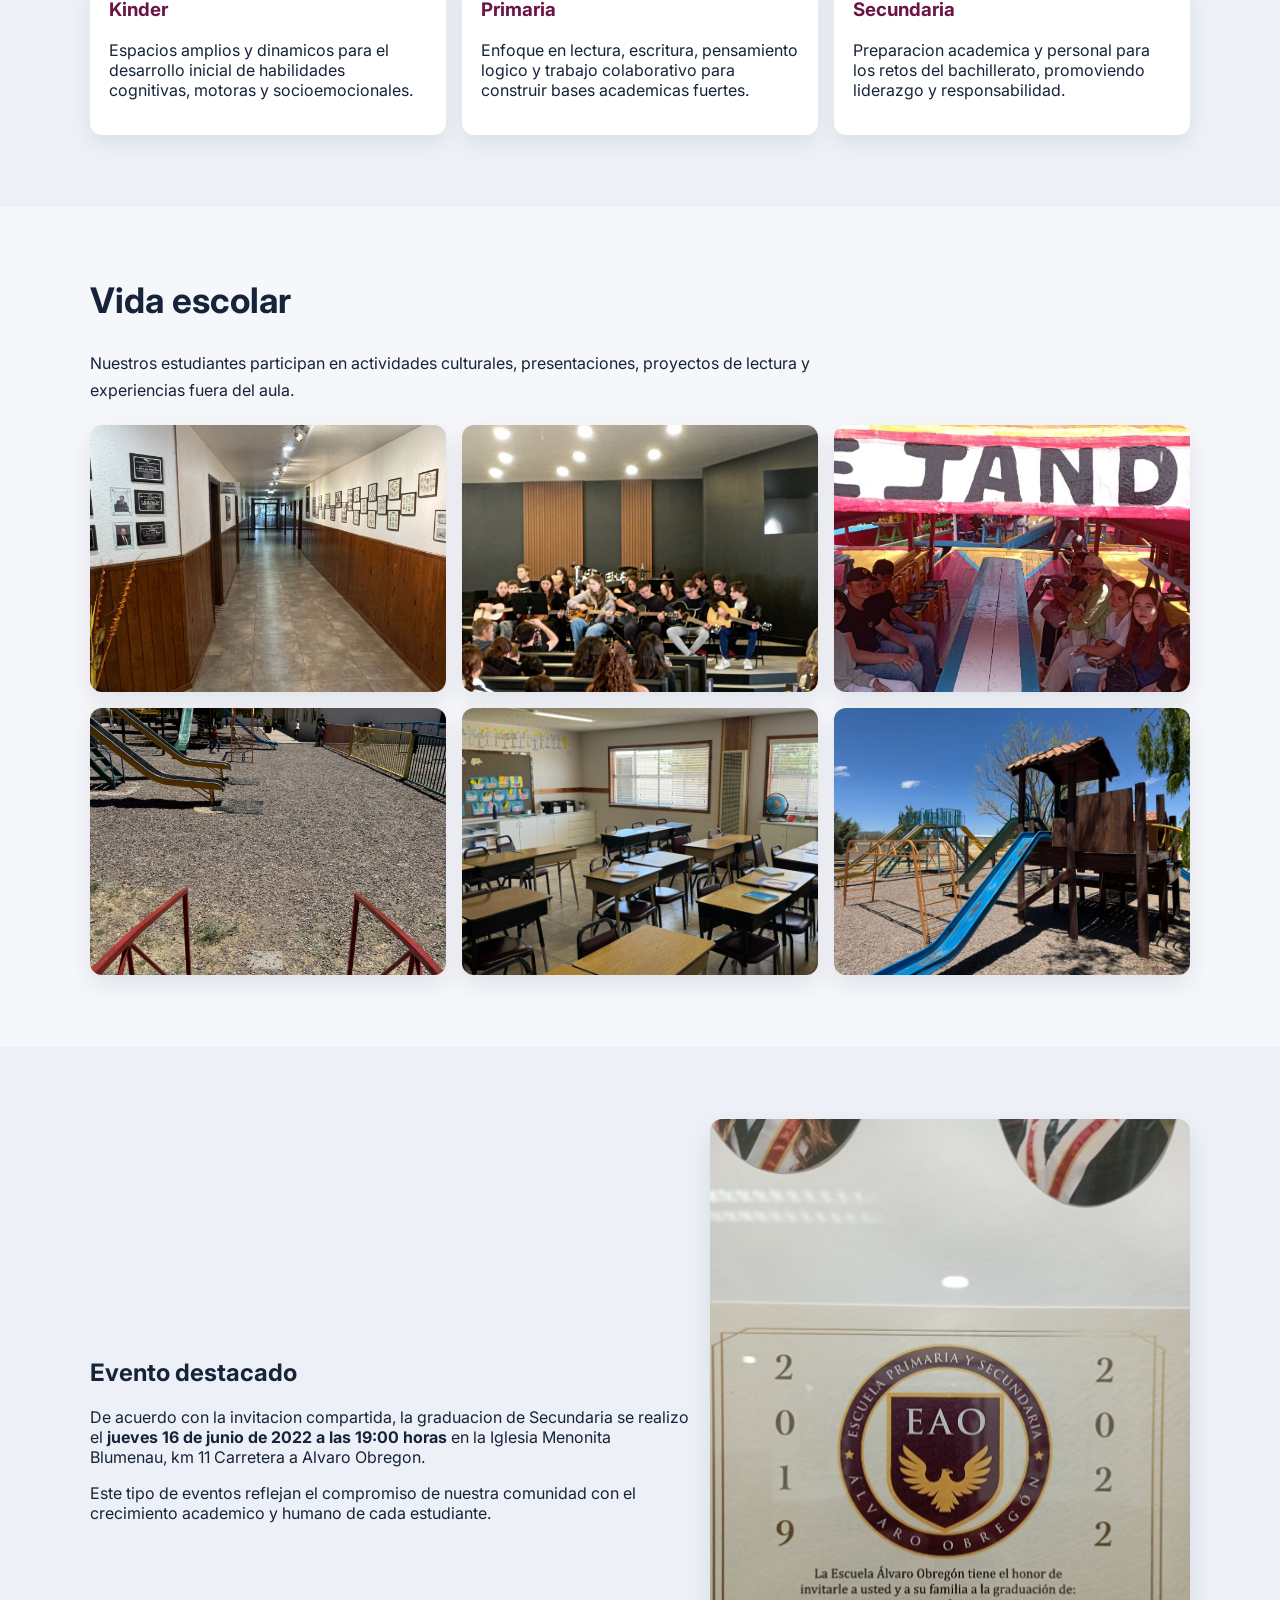
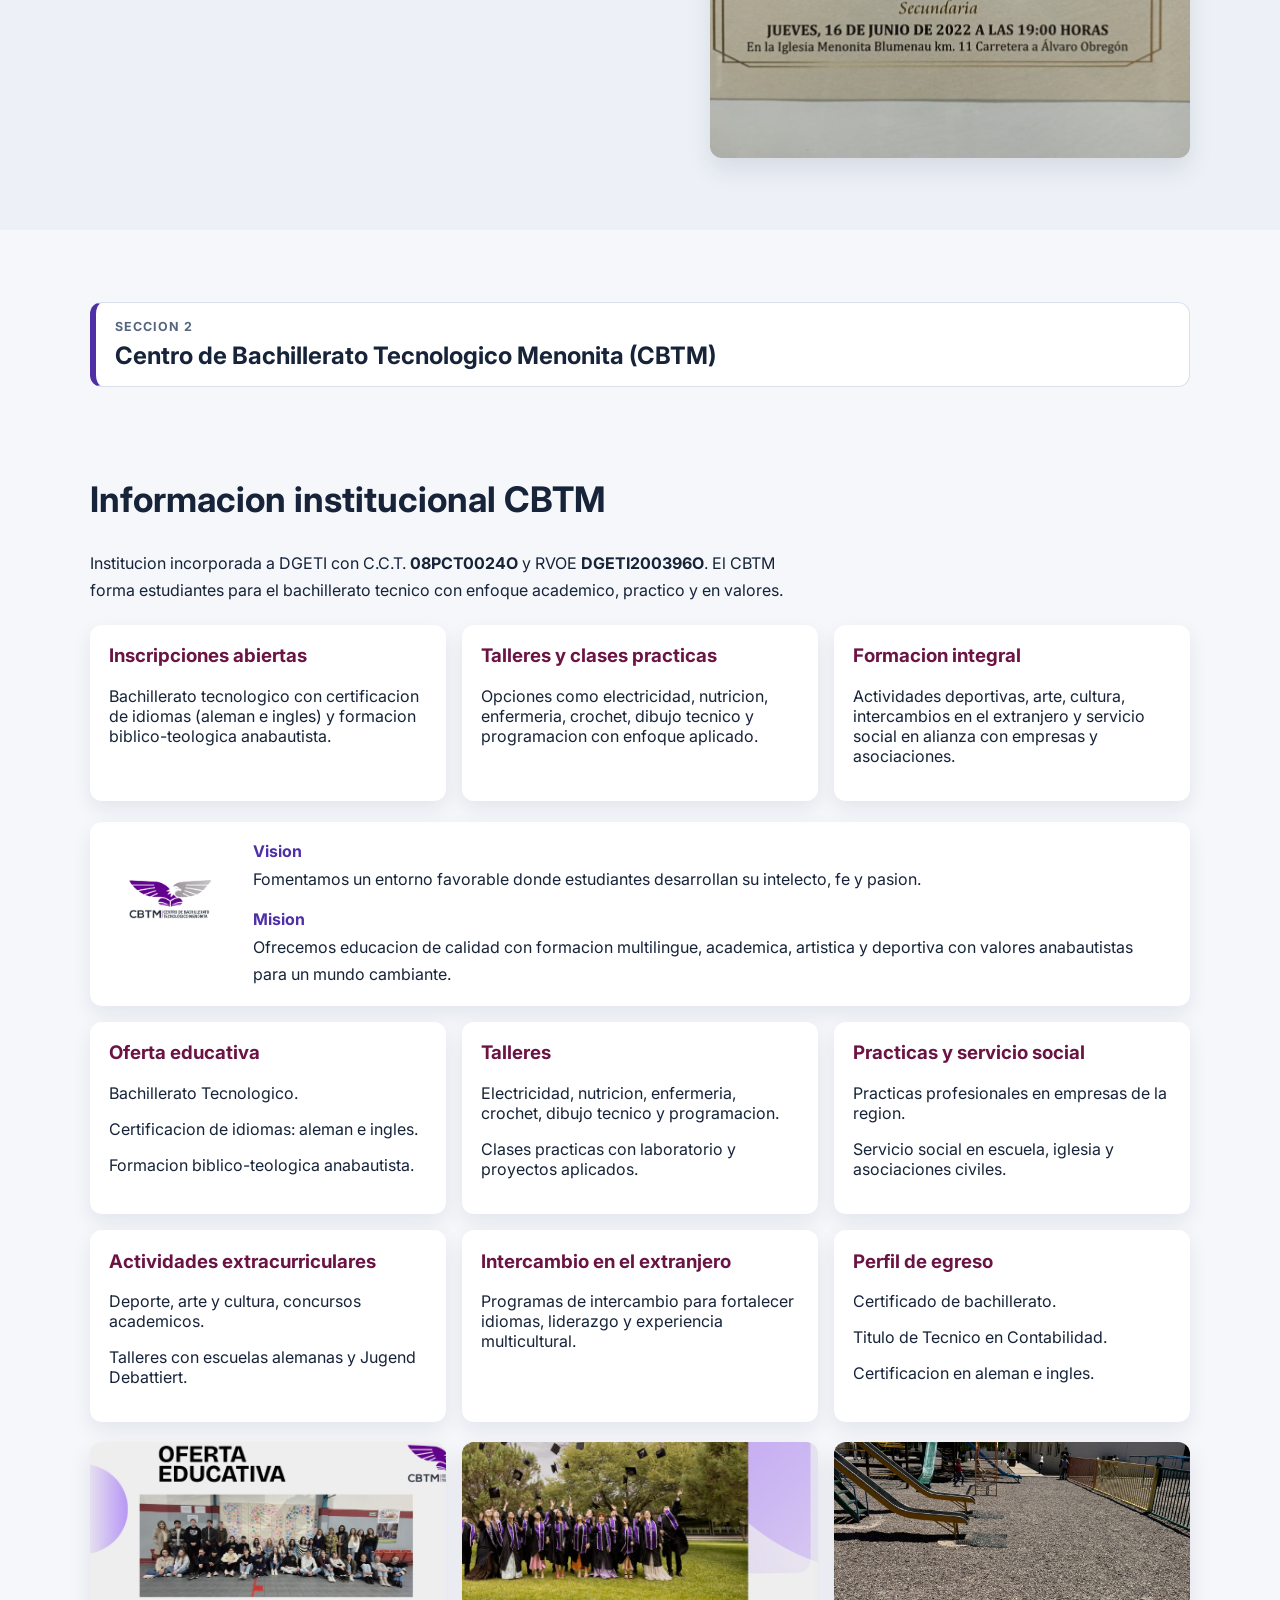
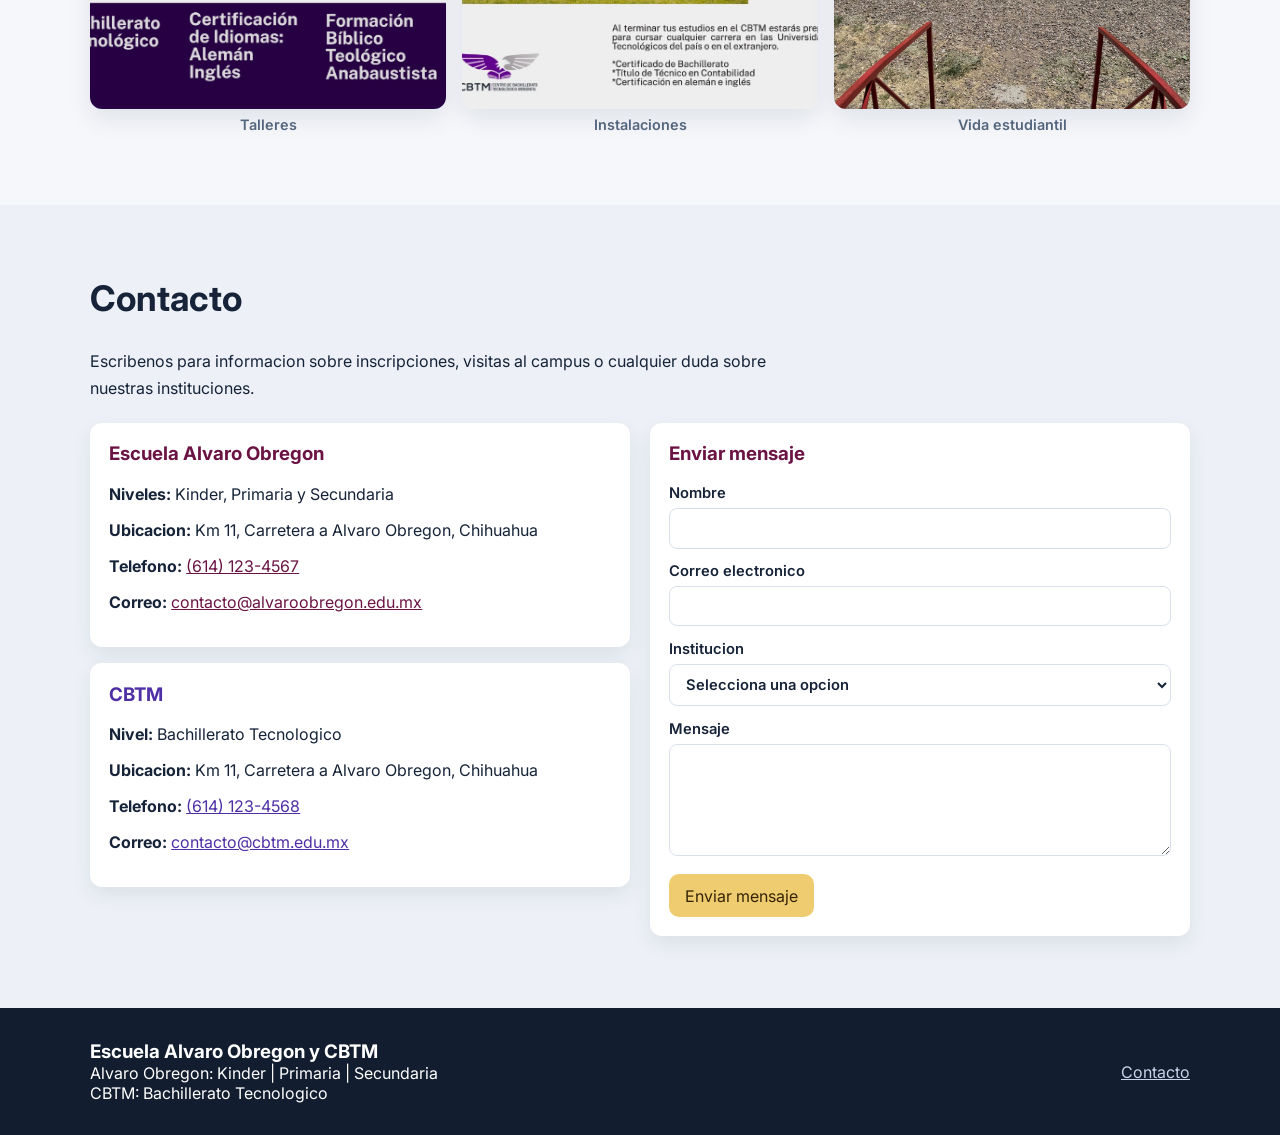
==== commit e1a9ccfb: "Refine CBTM content and add school contact section. Remove the full screenshot gallery in favor of s" ====
--- a/index.html
+++ b/index.html
@@ -170,6 +170,21 @@
             </p>
           </article>
         </div>
+        <div class="cbtm-intro">
+          <img src="assets/images/cbtm-logo.jpg" alt="Logo CBTM" class="cbtm-logo" />
+          <div>
+            <h3>Vision</h3>
+            <p>
+              Fomentamos un entorno favorable donde estudiantes desarrollan su
+              intelecto, fe y pasion.
+            </p>
+            <h3>Mision</h3>
+            <p>
+              Ofrecemos educacion de calidad con formacion multilingue, academica,
+              artistica y deportiva con valores anabautistas para un mundo cambiante.
+            </p>
+          </div>
+        </div>
         <div class="cbtm-details">
           <article class="card">
             <h3>Oferta educativa</h3>
@@ -179,20 +194,21 @@
           </article>
           <article class="card">
             <h3>Talleres</h3>
-            <p>Electricidad, Nutricion, Enfermeria, Crochet y Dibujo Tecnico.</p>
-            <p>Clases practicas con actividades de laboratorio y proyectos aplicados.</p>
+            <p>
+              Electricidad, nutricion, enfermeria, crochet, dibujo tecnico y
+              programacion.
+            </p>
+            <p>Clases practicas con laboratorio y proyectos aplicados.</p>
           </article>
           <article class="card">
             <h3>Practicas y servicio social</h3>
-            <p>Vinculacion con empresas de la region para practicas profesionales.</p>
-            <p>
-              Servicio social en escuela, iglesia y asociaciones civiles.
-            </p>
+            <p>Practicas profesionales en empresas de la region.</p>
+            <p>Servicio social en escuela, iglesia y asociaciones civiles.</p>
           </article>
           <article class="card">
             <h3>Actividades extracurriculares</h3>
             <p>Deporte, arte y cultura, concursos academicos.</p>
-            <p>Talleres con escuelas alemanas y Judend Debattiert.</p>
+            <p>Talleres con escuelas alemanas y Jugend Debattiert.</p>
           </article>
           <article class="card">
             <h3>Intercambio en el extranjero</h3>
@@ -208,30 +224,97 @@
             <p>Certificacion en aleman e ingles.</p>
           </article>
         </div>
-        <div class="cbtm-gallery">
-          <img src="assets/images/cbtm-info-01.png" alt="Practicas profesionales y servicio social CBTM" />
-          <img src="assets/images/cbtm-info-02.png" alt="Inscripciones abiertas CBTM" />
-          <img src="assets/images/cbtm-info-03.png" alt="Centro de Bachillerato Tecnologico Menonita" />
-          <img src="assets/images/cbtm-info-04.png" alt="Talleres CBTM" />
-          <img src="assets/images/cbtm-info-05.png" alt="Vision, mision y valores CBTM" />
-          <img src="assets/images/cbtm-info-06.png" alt="Oferta educativa CBTM" />
-          <img src="assets/images/cbtm-info-07.png" alt="Intercambio en el extranjero CBTM" />
-          <img src="assets/images/cbtm-info-08.png" alt="Actividades extracurriculares CBTM" />
-          <img src="assets/images/cbtm-info-09.png" alt="Clases practicas CBTM" />
-          <img src="assets/images/cbtm-info-10.png" alt="Instalaciones CBTM" />
-          <img src="assets/images/cbtm-info-11.png" alt="Egreso y preparacion academica CBTM" />
+        <div class="cbtm-visuals">
+          <figure>
+            <img src="assets/images/cbtm-info-04.png" alt="Talleres del CBTM" />
+            <figcaption>Talleres</figcaption>
+          </figure>
+          <figure>
+            <img src="assets/images/cbtm-info-10.png" alt="Instalaciones del CBTM" />
+            <figcaption>Instalaciones</figcaption>
+          </figure>
+          <figure>
+            <img src="assets/images/students-tour.jpeg" alt="Estudiantes del CBTM en actividad" />
+            <figcaption>Vida estudiantil</figcaption>
+          </figure>
+        </div>
+      </section>
+
+      <section class="section alt" id="contacto">
+        <div class="container">
+          <div class="section-title">
+            <h2>Contacto</h2>
+            <p>
+              Escribenos para informacion sobre inscripciones, visitas al campus o
+              cualquier duda sobre nuestras instituciones.
+            </p>
+          </div>
+          <div class="contact-grid">
+            <div class="contact-cards">
+              <article class="card contact-card">
+                <h3>Escuela Alvaro Obregon</h3>
+                <p><strong>Niveles:</strong> Kinder, Primaria y Secundaria</p>
+                <p>
+                  <strong>Ubicacion:</strong> Km 11, Carretera a Alvaro Obregon,
+                  Chihuahua
+                </p>
+                <p><strong>Telefono:</strong> <a href="tel:+526141234567">(614) 123-4567</a></p>
+                <p>
+                  <strong>Correo:</strong>
+                  <a href="mailto:contacto@alvaroobregon.edu.mx">contacto@alvaroobregon.edu.mx</a>
+                </p>
+              </article>
+              <article class="card contact-card cbtm-card">
+                <h3>CBTM</h3>
+                <p><strong>Nivel:</strong> Bachillerato Tecnologico</p>
+                <p>
+                  <strong>Ubicacion:</strong> Km 11, Carretera a Alvaro Obregon,
+                  Chihuahua
+                </p>
+                <p><strong>Telefono:</strong> <a href="tel:+526141234568">(614) 123-4568</a></p>
+                <p>
+                  <strong>Correo:</strong>
+                  <a href="mailto:contacto@cbtm.edu.mx">contacto@cbtm.edu.mx</a>
+                </p>
+              </article>
+            </div>
+            <form class="contact-form card" action="mailto:contacto@alvaroobregon.edu.mx" method="post" enctype="text/plain">
+              <h3>Enviar mensaje</h3>
+              <label>
+                Nombre
+                <input type="text" name="nombre" required />
+              </label>
+              <label>
+                Correo electronico
+                <input type="email" name="correo" required />
+              </label>
+              <label>
+                Institucion
+                <select name="institucion" required>
+                  <option value="">Selecciona una opcion</option>
+                  <option value="Alvaro Obregon">Escuela Alvaro Obregon</option>
+                  <option value="CBTM">CBTM</option>
+                </select>
+              </label>
+              <label>
+                Mensaje
+                <textarea name="mensaje" rows="5" required></textarea>
+              </label>
+              <button class="btn" type="submit">Enviar mensaje</button>
+            </form>
+          </div>
         </div>
       </section>
     </main>
 
-    <footer id="contacto">
+    <footer>
       <div class="container footer-content">
         <div>
           <h3>Escuela Alvaro Obregon y CBTM</h3>
           <p>Alvaro Obregon: Kinder | Primaria | Secundaria</p>
           <p>CBTM: Bachillerato Tecnologico</p>
         </div>
-        <p class="muted">Sitio web institucional</p>
+        <p class="muted"><a href="#contacto">Contacto</a></p>
       </div>
     </footer>
   </body>
--- a/styles.css
+++ b/styles.css
@@ -224,19 +224,65 @@
   gap: 1rem;
 }
 
-.cbtm-gallery {
+.cbtm-intro {
+  margin-top: 1.3rem;
+  display: grid;
+  grid-template-columns: auto 1fr;
+  gap: 1.5rem;
+  align-items: start;
+  background: var(--card);
+  border-radius: 12px;
+  padding: 1.2rem;
+  box-shadow: 0 8px 20px rgba(18, 29, 47, 0.08);
+}
+
+.cbtm-intro h3 {
+  margin: 0 0 0.35rem;
+  color: #4f2fa5;
+  font-size: 1rem;
+}
+
+.cbtm-intro h3:not(:first-child) {
+  margin-top: 1rem;
+}
+
+.cbtm-intro p {
+  margin: 0;
+  line-height: 1.65;
+}
+
+.cbtm-logo {
+  width: 120px;
+  height: 120px;
+  border-radius: 12px;
+  object-fit: cover;
+}
+
+.cbtm-visuals {
   margin-top: 1.2rem;
   display: grid;
-  grid-template-columns: repeat(2, 1fr);
-  gap: 1rem;
-}
-
-.cbtm-gallery img {
+  grid-template-columns: repeat(3, 1fr);
+  gap: 1rem;
+}
+
+.cbtm-visuals figure {
+  margin: 0;
+}
+
+.cbtm-visuals img {
   width: 100%;
-  border-radius: 14px;
+  border-radius: 12px;
   object-fit: cover;
-  aspect-ratio: 16 / 10;
-  box-shadow: 0 12px 24px rgba(15, 23, 42, 0.09);
+  aspect-ratio: 4 / 3;
+  box-shadow: 0 10px 24px rgba(15, 23, 42, 0.09);
+}
+
+.cbtm-visuals figcaption {
+  margin-top: 0.45rem;
+  font-size: 0.9rem;
+  font-weight: 600;
+  color: #54657e;
+  text-align: center;
 }
 
 .cbtm-details {
@@ -244,6 +290,67 @@
   display: grid;
   grid-template-columns: repeat(3, 1fr);
   gap: 1rem;
+}
+
+.contact-grid {
+  margin-top: 1.3rem;
+  display: grid;
+  grid-template-columns: 1fr 1fr;
+  gap: 1.2rem;
+  align-items: start;
+}
+
+.contact-cards {
+  display: grid;
+  gap: 1rem;
+}
+
+.contact-card h3 {
+  color: var(--primary);
+}
+
+.cbtm-card h3 {
+  color: #4f2fa5;
+}
+
+.contact-card a {
+  color: var(--primary);
+}
+
+.cbtm-card a {
+  color: #4f2fa5;
+}
+
+.contact-form h3 {
+  margin-top: 0;
+  color: var(--primary);
+}
+
+.contact-form label {
+  display: block;
+  margin-bottom: 0.85rem;
+  font-weight: 600;
+  font-size: 0.92rem;
+}
+
+.contact-form input,
+.contact-form select,
+.contact-form textarea {
+  display: block;
+  width: 100%;
+  margin-top: 0.35rem;
+  padding: 0.65rem 0.75rem;
+  border: 1px solid #d9e0eb;
+  border-radius: 8px;
+  font: inherit;
+  color: var(--text);
+  background: #fff;
+}
+
+.contact-form button {
+  cursor: pointer;
+  font: inherit;
+  margin-top: 0.25rem;
 }
 
 footer {
@@ -266,6 +373,10 @@
 }
 
 .muted {
+  color: #c8d4eb;
+}
+
+.footer-content a {
   color: #c8d4eb;
 }
 
@@ -275,9 +386,17 @@
   .cards,
   .event-wrap,
   .cbtm-highlights,
-  .cbtm-gallery,
-  .cbtm-details {
+  .cbtm-visuals,
+  .cbtm-details,
+  .cbtm-intro,
+  .contact-grid {
     grid-template-columns: 1fr 1fr;
+  }
+
+  .cbtm-intro {
+    grid-template-columns: 1fr;
+    justify-items: center;
+    text-align: center;
   }
 }
 
@@ -291,8 +410,10 @@
   .cards,
   .event-wrap,
   .cbtm-highlights,
-  .cbtm-gallery,
-  .cbtm-details {
+  .cbtm-visuals,
+  .cbtm-details,
+  .cbtm-intro,
+  .contact-grid {
     grid-template-columns: 1fr;
   }
 
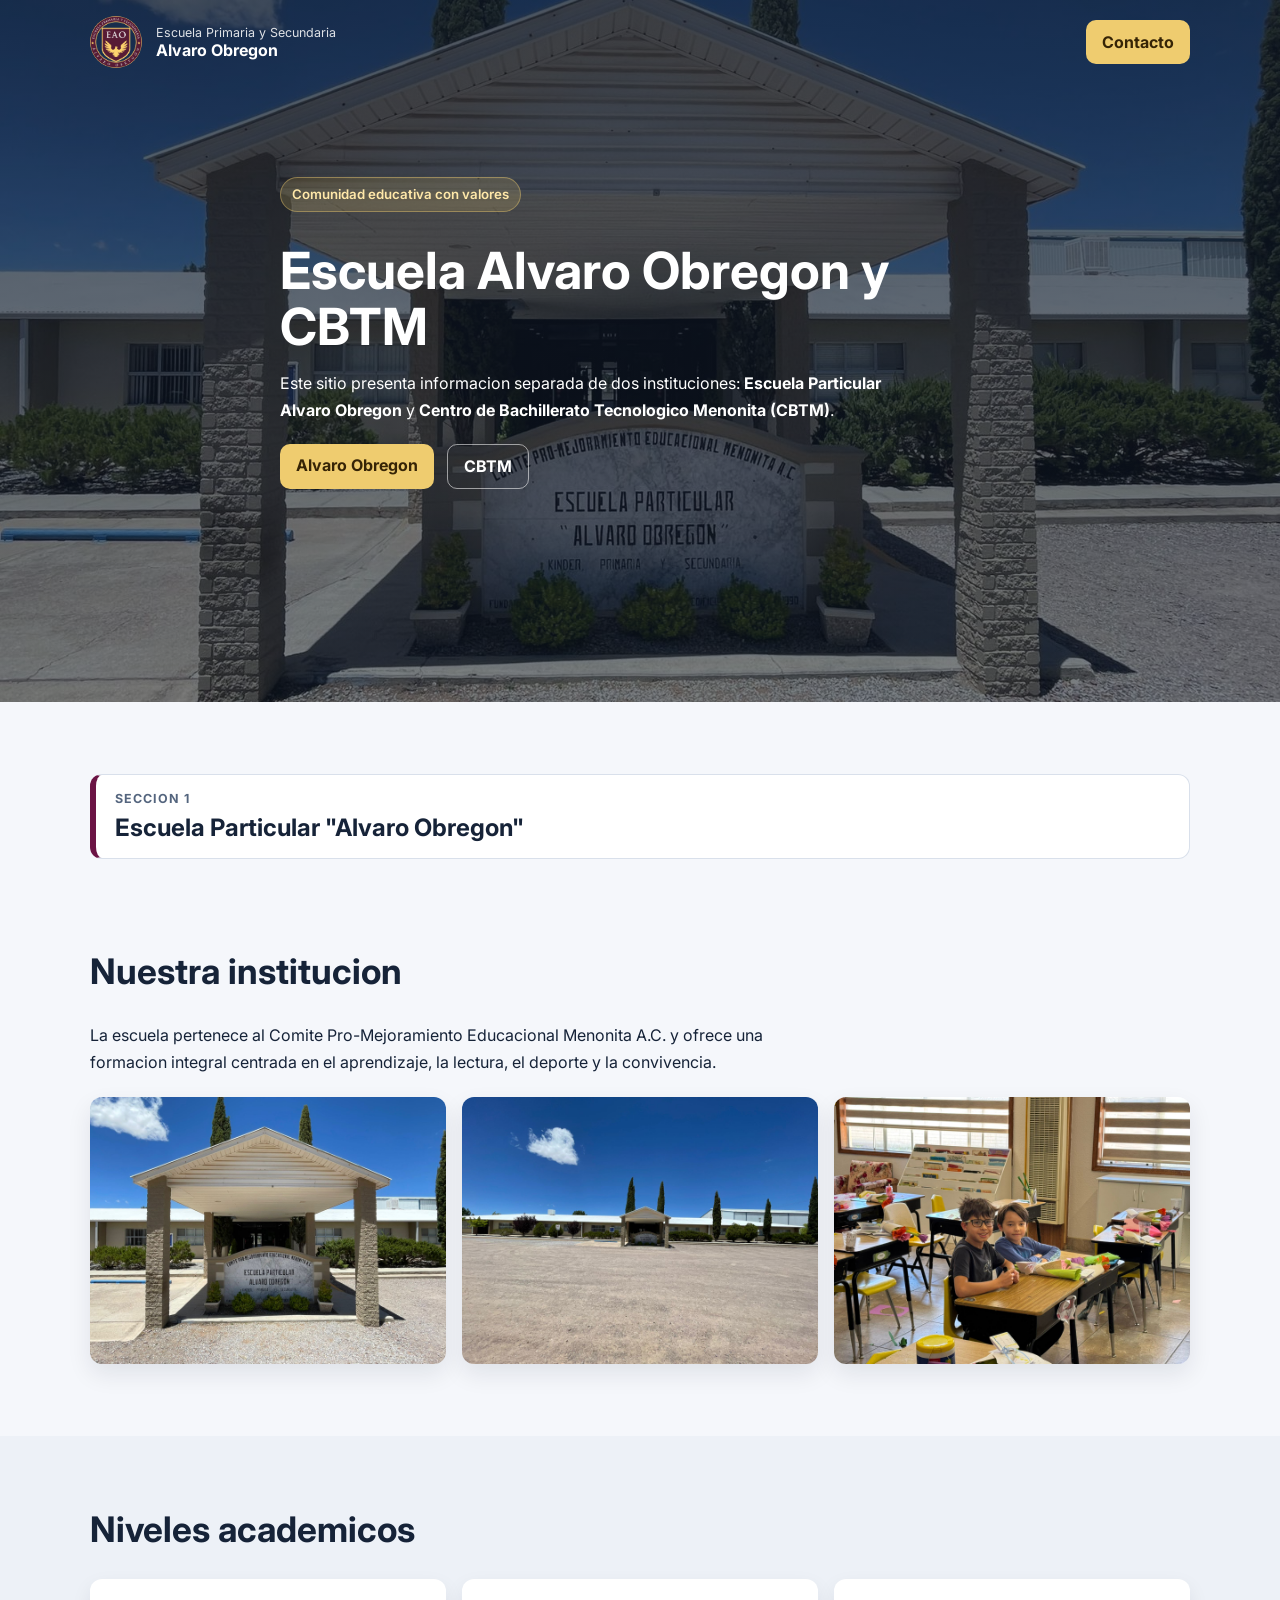
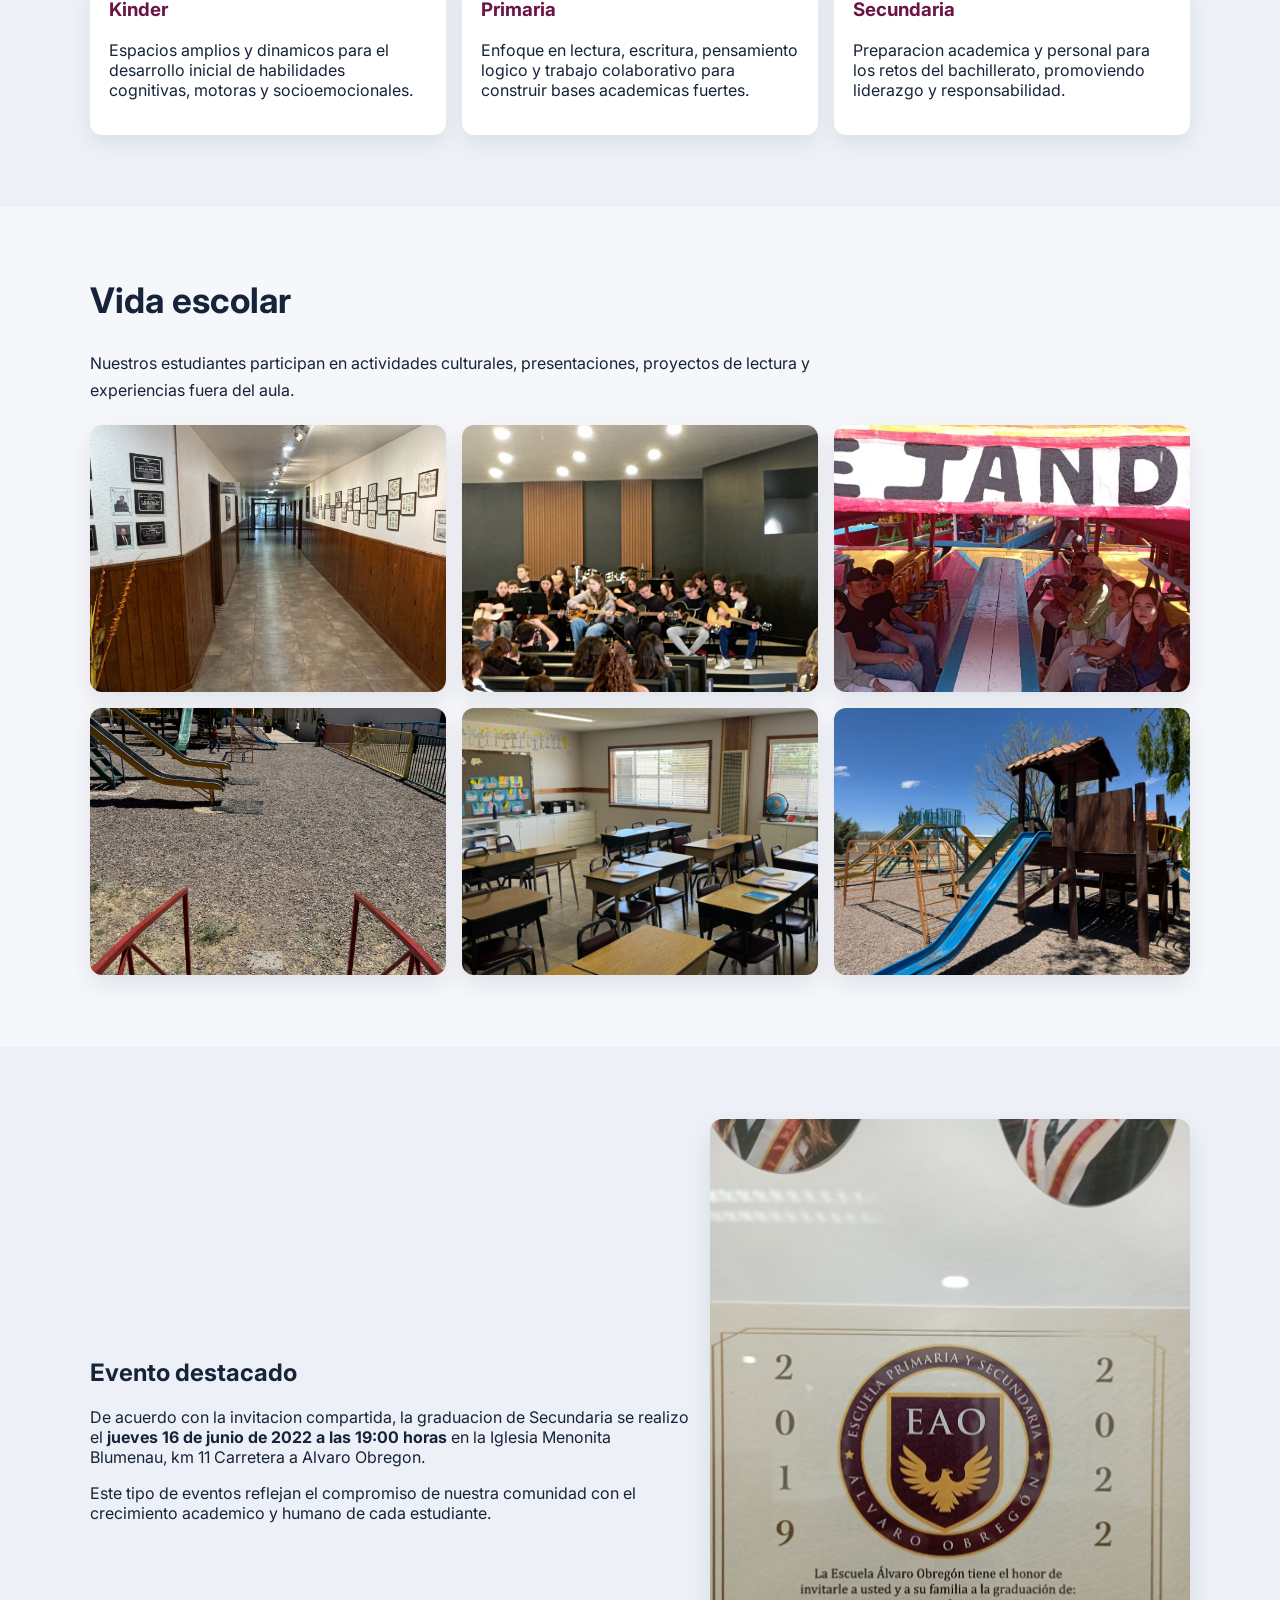
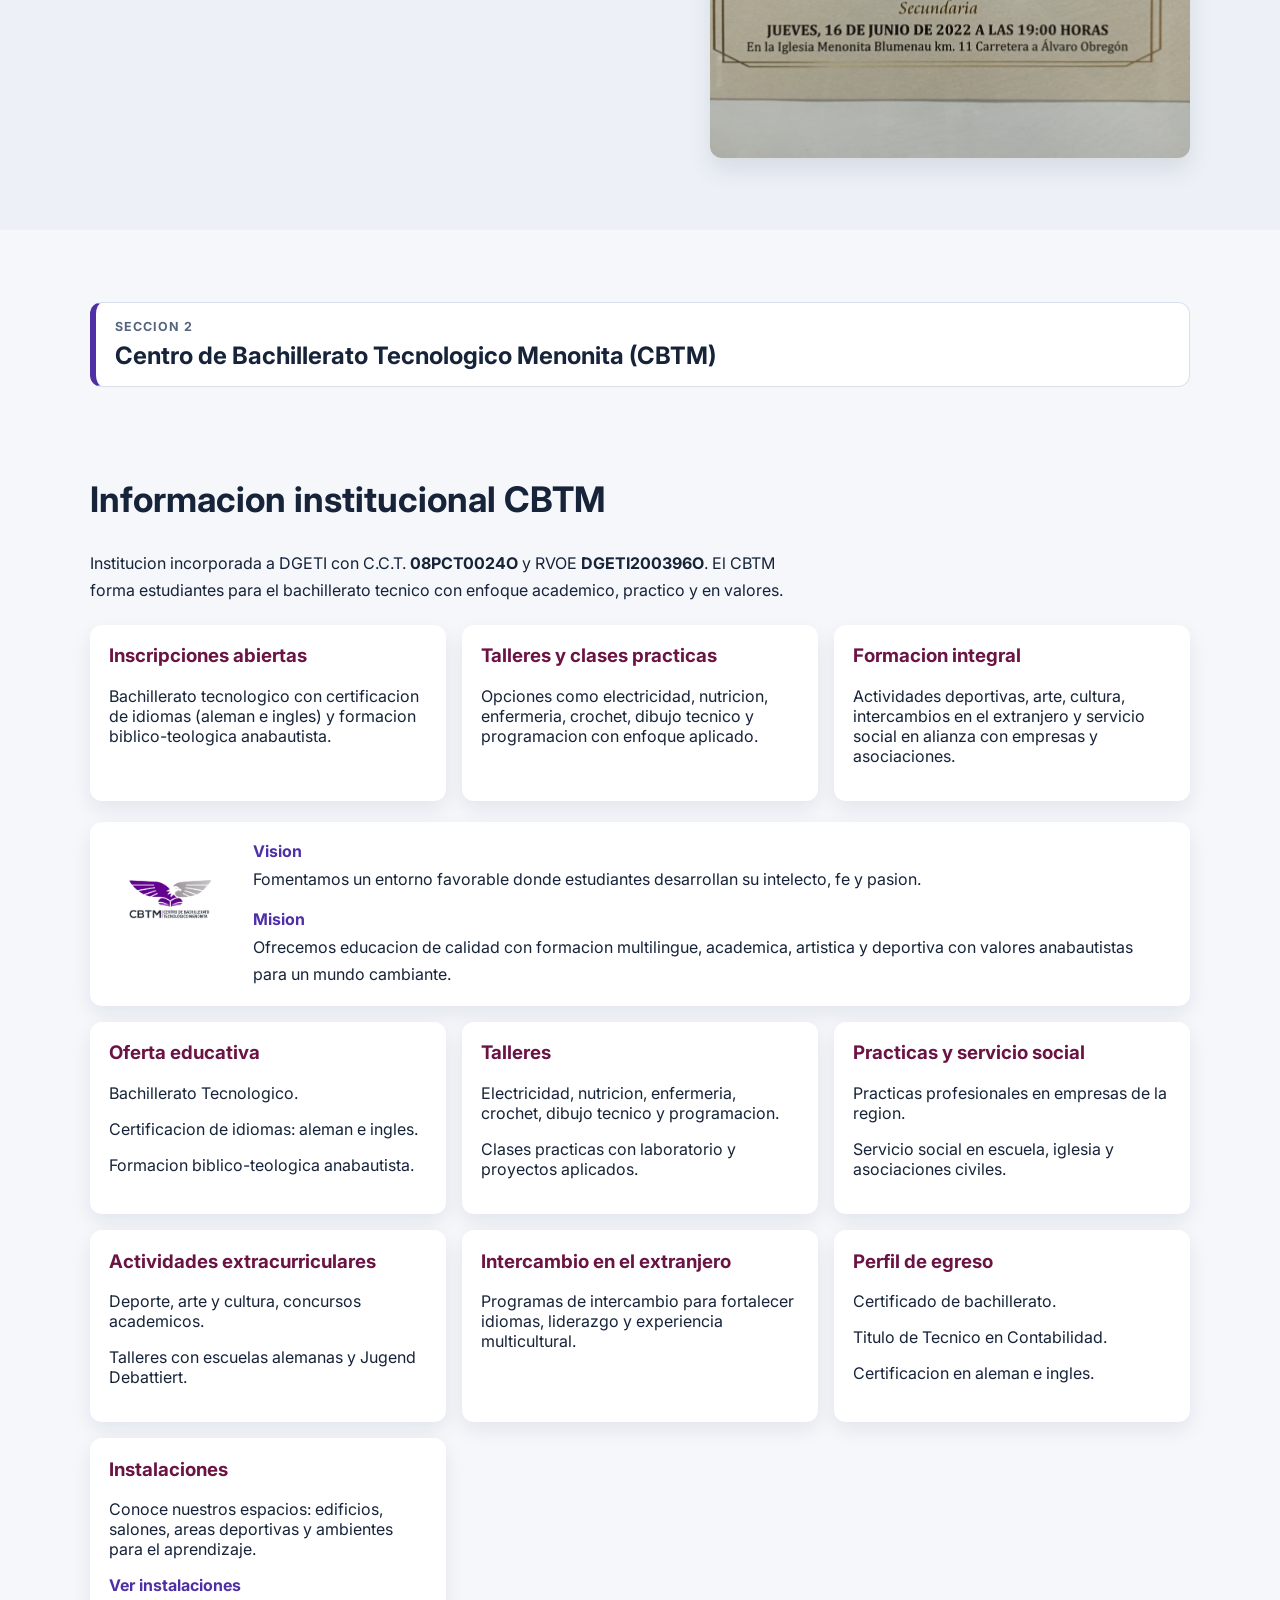
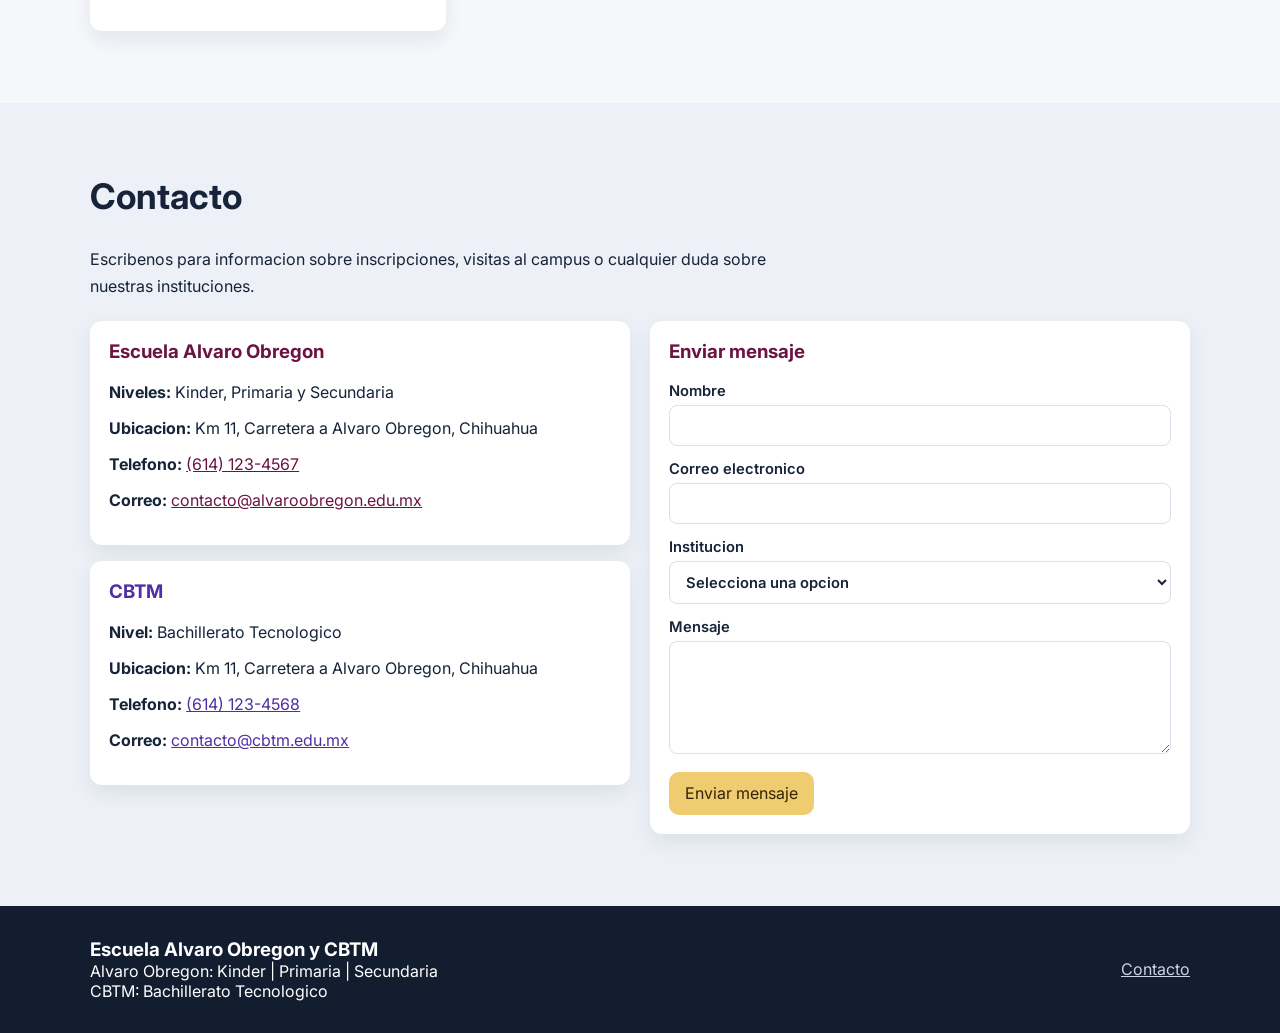
==== commit 5ae1adb6: "Add dedicated Instalaciones page for CBTM facilities. Remove the three-image CBTM block from the hom" ====
--- a/index.html
+++ b/index.html
@@ -223,20 +223,14 @@
             <p>Titulo de Tecnico en Contabilidad.</p>
             <p>Certificacion en aleman e ingles.</p>
           </article>
-        </div>
-        <div class="cbtm-visuals">
-          <figure>
-            <img src="assets/images/cbtm-info-04.png" alt="Talleres del CBTM" />
-            <figcaption>Talleres</figcaption>
-          </figure>
-          <figure>
-            <img src="assets/images/cbtm-info-10.png" alt="Instalaciones del CBTM" />
-            <figcaption>Instalaciones</figcaption>
-          </figure>
-          <figure>
-            <img src="assets/images/students-tour.jpeg" alt="Estudiantes del CBTM en actividad" />
-            <figcaption>Vida estudiantil</figcaption>
-          </figure>
+          <article class="card">
+            <h3>Instalaciones</h3>
+            <p>
+              Conoce nuestros espacios: edificios, salones, areas deportivas y
+              ambientes para el aprendizaje.
+            </p>
+            <p><a class="text-link" href="instalaciones.html">Ver instalaciones</a></p>
+          </article>
         </div>
       </section>
 
--- a/styles.css
+++ b/styles.css
@@ -258,31 +258,14 @@
   object-fit: cover;
 }
 
-.cbtm-visuals {
-  margin-top: 1.2rem;
-  display: grid;
-  grid-template-columns: repeat(3, 1fr);
-  gap: 1rem;
-}
-
-.cbtm-visuals figure {
-  margin: 0;
-}
-
-.cbtm-visuals img {
-  width: 100%;
-  border-radius: 12px;
-  object-fit: cover;
-  aspect-ratio: 4 / 3;
-  box-shadow: 0 10px 24px rgba(15, 23, 42, 0.09);
-}
-
-.cbtm-visuals figcaption {
-  margin-top: 0.45rem;
-  font-size: 0.9rem;
-  font-weight: 600;
-  color: #54657e;
-  text-align: center;
+.text-link {
+  color: #4f2fa5;
+  font-weight: 700;
+  text-decoration: none;
+}
+
+.text-link:hover {
+  text-decoration: underline;
 }
 
 .cbtm-details {
@@ -353,6 +336,64 @@
   margin-top: 0.25rem;
 }
 
+.page-header {
+  background: #121d2f;
+  color: #fff;
+  padding-bottom: 0.5rem;
+}
+
+.page-header .brand-top,
+.page-header .brand-name {
+  color: #fff;
+}
+
+.nav-links {
+  display: flex;
+  gap: 0.6rem;
+  flex-wrap: wrap;
+}
+
+.nav-btn.btn-secondary {
+  color: #fff;
+  border-color: rgba(255, 255, 255, 0.55);
+}
+
+.facilities-gallery {
+  margin-top: 1.3rem;
+  display: grid;
+  grid-template-columns: repeat(2, 1fr);
+  gap: 1rem;
+}
+
+.facilities-gallery figure {
+  margin: 0;
+}
+
+.facility-feature {
+  grid-column: 1 / -1;
+}
+
+.facilities-gallery img {
+  width: 100%;
+  border-radius: 12px;
+  object-fit: cover;
+  aspect-ratio: 4 / 3;
+  box-shadow: 0 10px 24px rgba(15, 23, 42, 0.09);
+}
+
+.facility-feature img {
+  aspect-ratio: 16 / 9;
+  object-fit: contain;
+  background: #edf1f7;
+}
+
+.facilities-gallery figcaption {
+  margin-top: 0.45rem;
+  font-size: 0.9rem;
+  font-weight: 600;
+  color: #54657e;
+}
+
 footer {
   background: #121d2f;
   color: #fff;
@@ -386,10 +427,10 @@
   .cards,
   .event-wrap,
   .cbtm-highlights,
-  .cbtm-visuals,
   .cbtm-details,
   .cbtm-intro,
-  .contact-grid {
+  .contact-grid,
+  .facilities-gallery {
     grid-template-columns: 1fr 1fr;
   }
 
@@ -410,10 +451,10 @@
   .cards,
   .event-wrap,
   .cbtm-highlights,
-  .cbtm-visuals,
   .cbtm-details,
   .cbtm-intro,
-  .contact-grid {
+  .contact-grid,
+  .facilities-gallery {
     grid-template-columns: 1fr;
   }
 
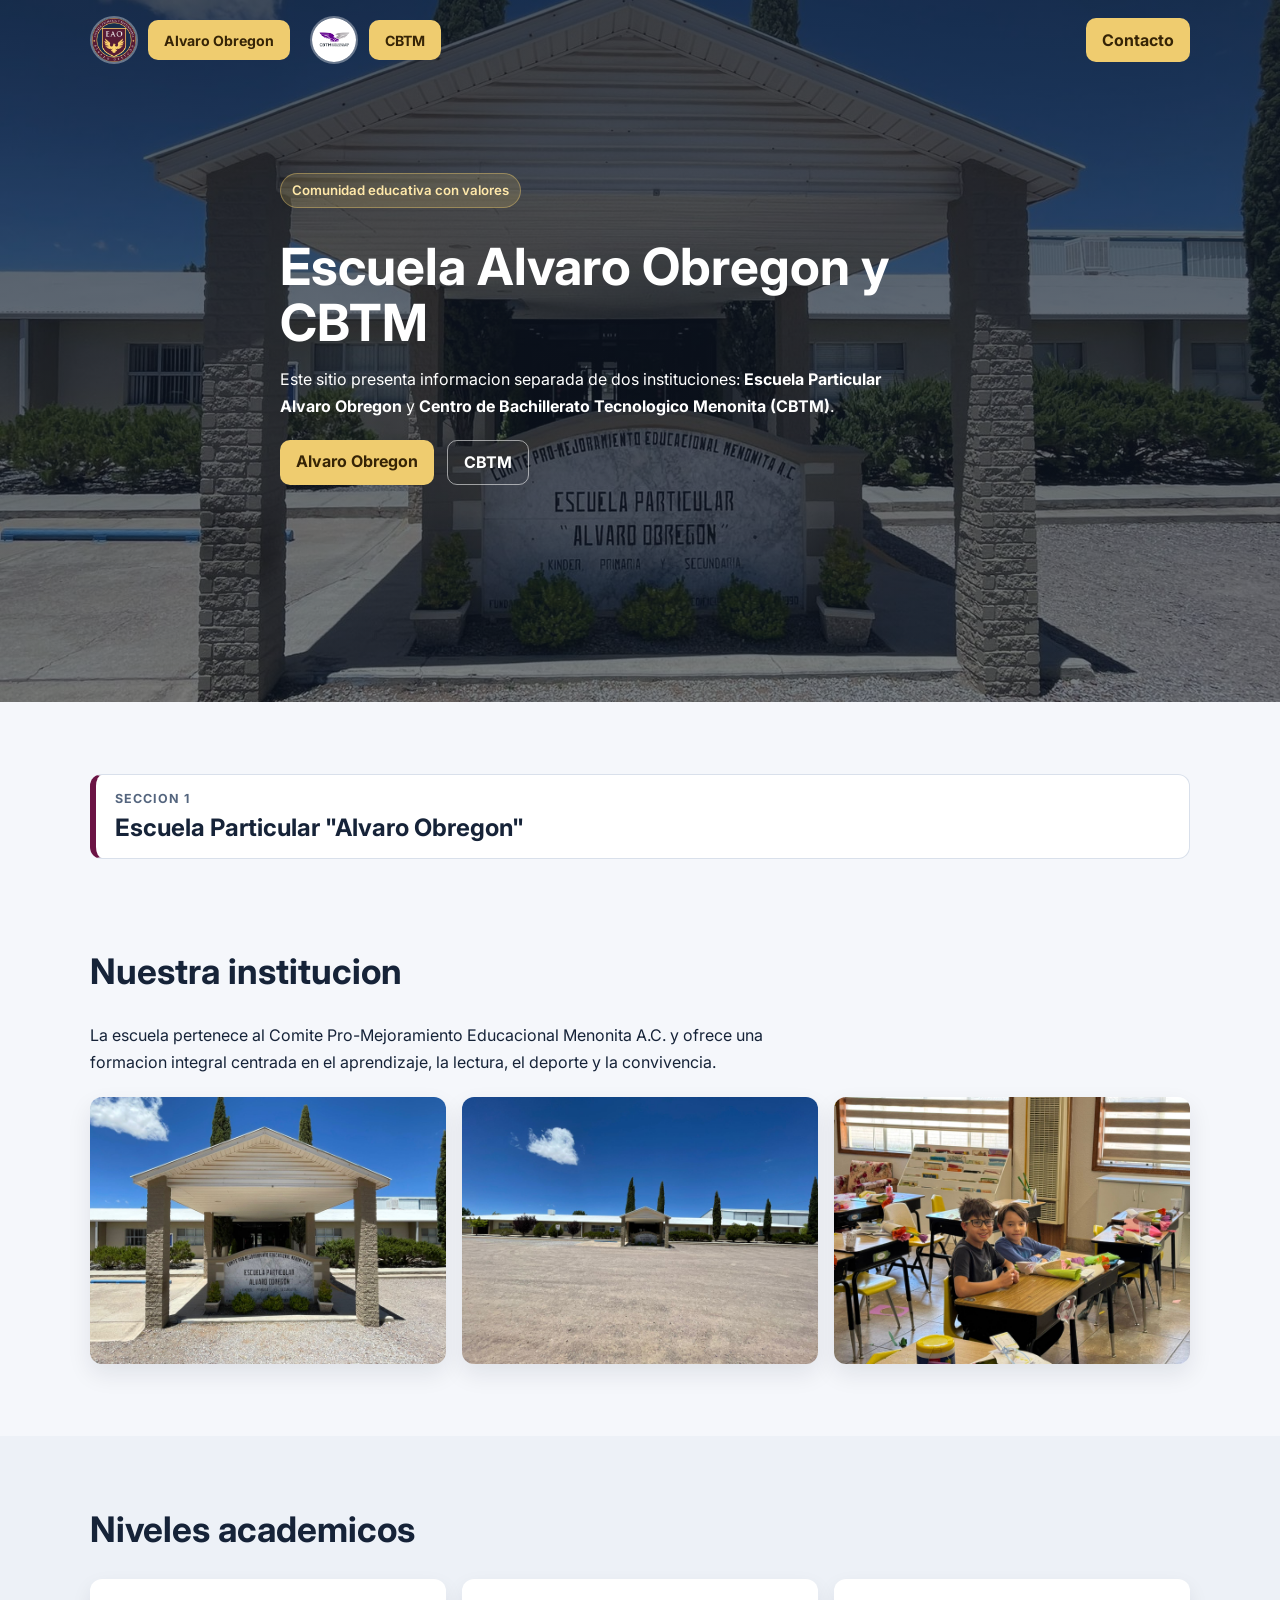
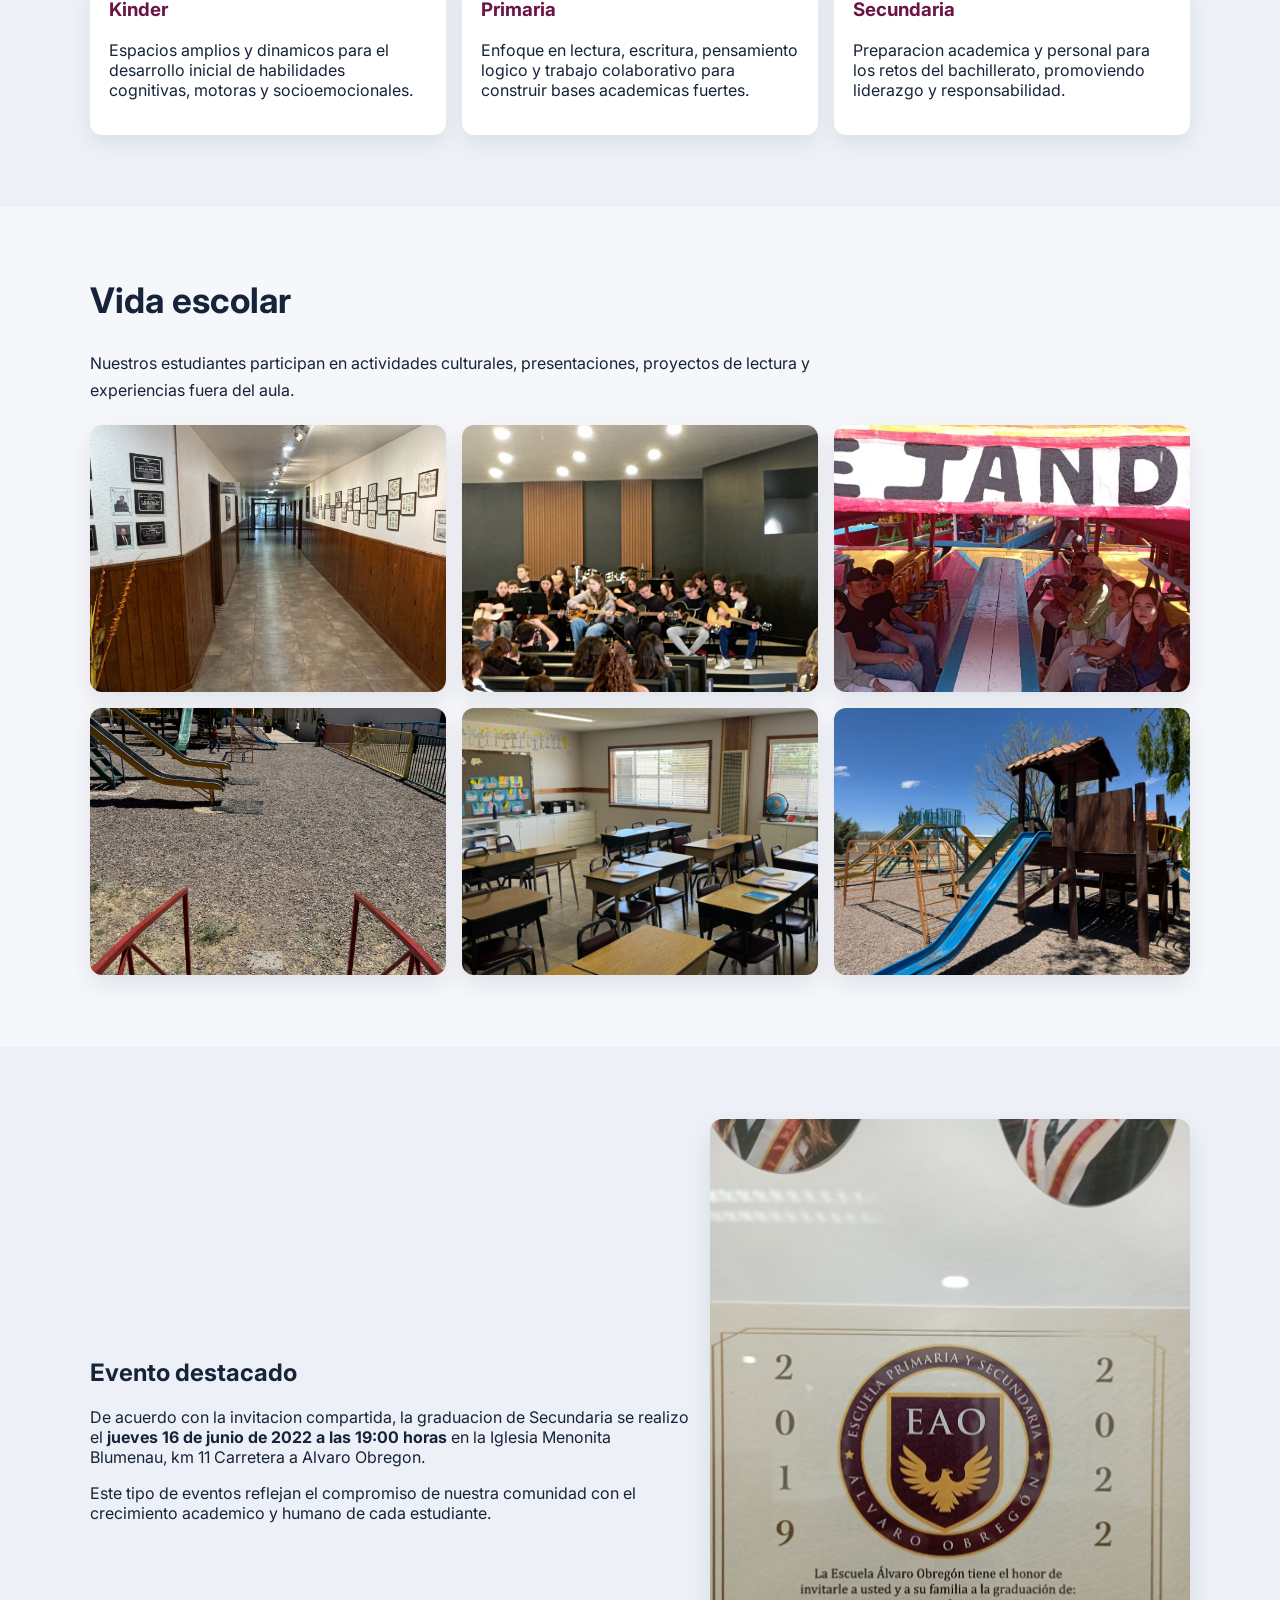
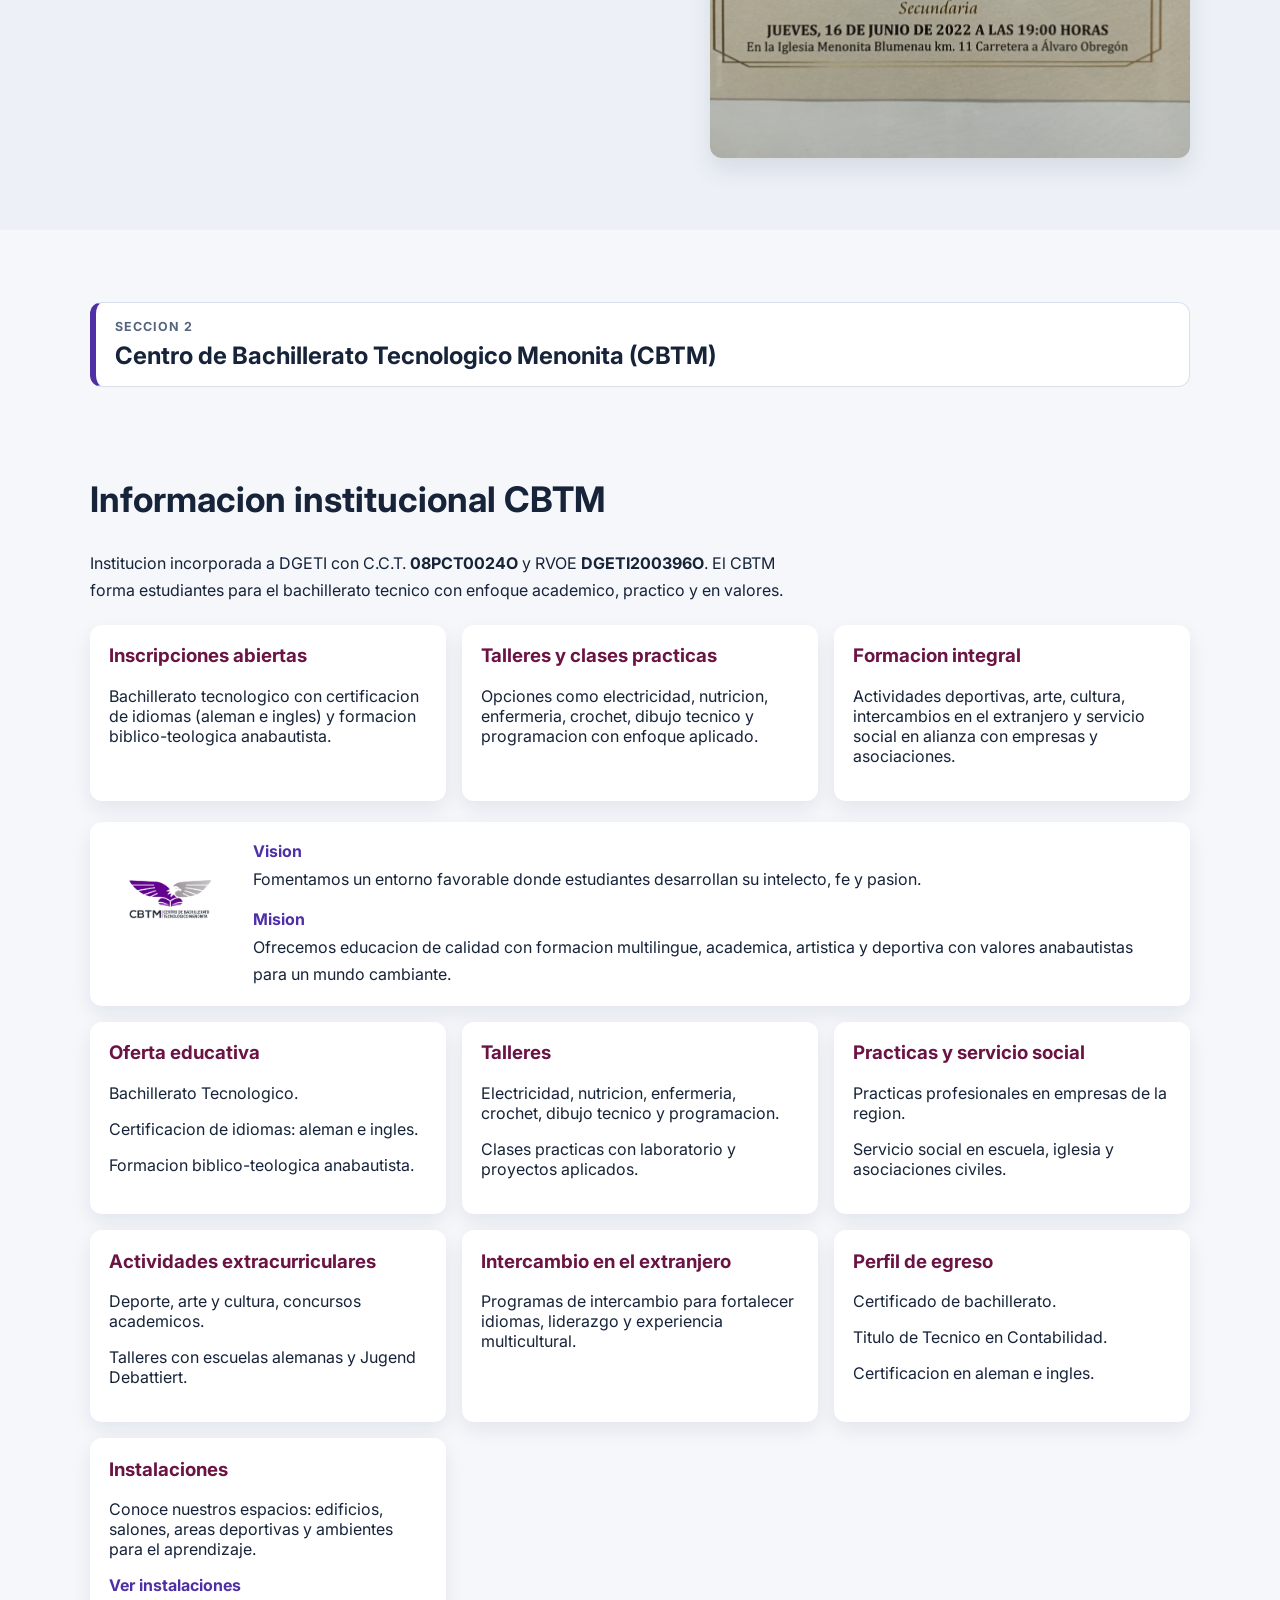
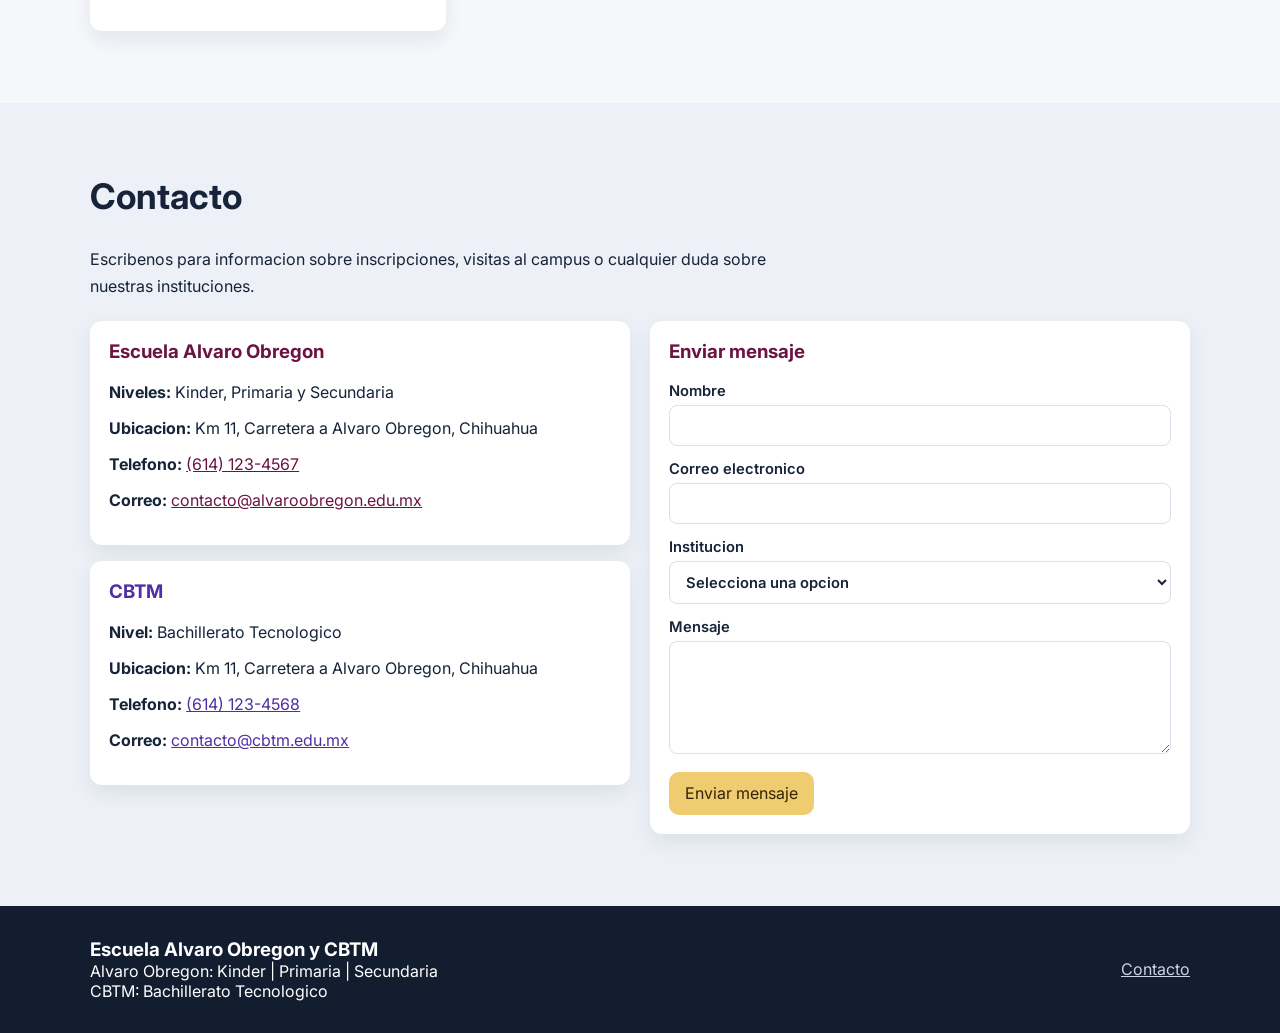
==== commit b29178c5: "Add CBTM facility photos and dual-school header navigation. Include new instalaciones images, split " ====
--- a/index.html
+++ b/index.html
@@ -15,11 +15,14 @@
   <body>
     <header class="hero" id="inicio">
       <nav class="nav container">
-        <div class="brand">
-          <img src="assets/images/eao-logo.png" alt="Escudo de la Escuela Alvaro Obregon" />
-          <div>
-            <p class="brand-top">Escuela Primaria y Secundaria</p>
-            <p class="brand-name">Alvaro Obregon</p>
+        <div class="nav-schools">
+          <div class="school-nav">
+            <img src="assets/images/eao-logo.png" alt="Escudo Escuela Alvaro Obregon" />
+            <a class="btn btn-nav" href="#alvaro-obregon">Alvaro Obregon</a>
+          </div>
+          <div class="school-nav">
+            <img src="assets/images/cbtm-logo.jpg" alt="Logo CBTM" />
+            <a class="btn btn-nav btn-cbtm" href="#cbtm-campus">CBTM</a>
           </div>
         </div>
         <a class="btn" href="#contacto">Contacto</a>
--- a/styles.css
+++ b/styles.css
@@ -42,6 +42,41 @@
   justify-content: space-between;
   align-items: center;
   padding: 1rem 0;
+  gap: 1rem;
+  flex-wrap: wrap;
+}
+
+.nav-schools {
+  display: flex;
+  align-items: center;
+  gap: 1.25rem;
+  flex-wrap: wrap;
+}
+
+.school-nav {
+  display: flex;
+  align-items: center;
+  gap: 0.65rem;
+}
+
+.school-nav img {
+  width: 48px;
+  height: 48px;
+  border-radius: 50%;
+  object-fit: cover;
+  border: 2px solid rgba(255, 255, 255, 0.35);
+}
+
+.btn-nav {
+  padding: 0.55rem 0.85rem;
+  font-size: 0.88rem;
+  white-space: nowrap;
+}
+
+.btn-cbtm {
+  background: #e8dff5;
+  color: #3d2a6b;
+  border: 1px solid rgba(255, 255, 255, 0.4);
 }
 
 .brand {
@@ -342,9 +377,18 @@
   padding-bottom: 0.5rem;
 }
 
-.page-header .brand-top,
-.page-header .brand-name {
-  color: #fff;
+.page-header .school-nav img {
+  border-color: rgba(255, 255, 255, 0.25);
+}
+
+.page-header .btn-nav {
+  background: var(--accent);
+  color: #362406;
+}
+
+.page-header .btn-cbtm {
+  background: #e8dff5;
+  color: #3d2a6b;
 }
 
 .nav-links {
@@ -361,7 +405,7 @@
 .facilities-gallery {
   margin-top: 1.3rem;
   display: grid;
-  grid-template-columns: repeat(2, 1fr);
+  grid-template-columns: repeat(3, 1fr);
   gap: 1rem;
 }
 
@@ -462,6 +506,11 @@
     gap: 0.8rem;
   }
 
+  .nav-schools {
+    width: 100%;
+    justify-content: center;
+  }
+
   .brand-top {
     font-size: 0.7rem;
   }
